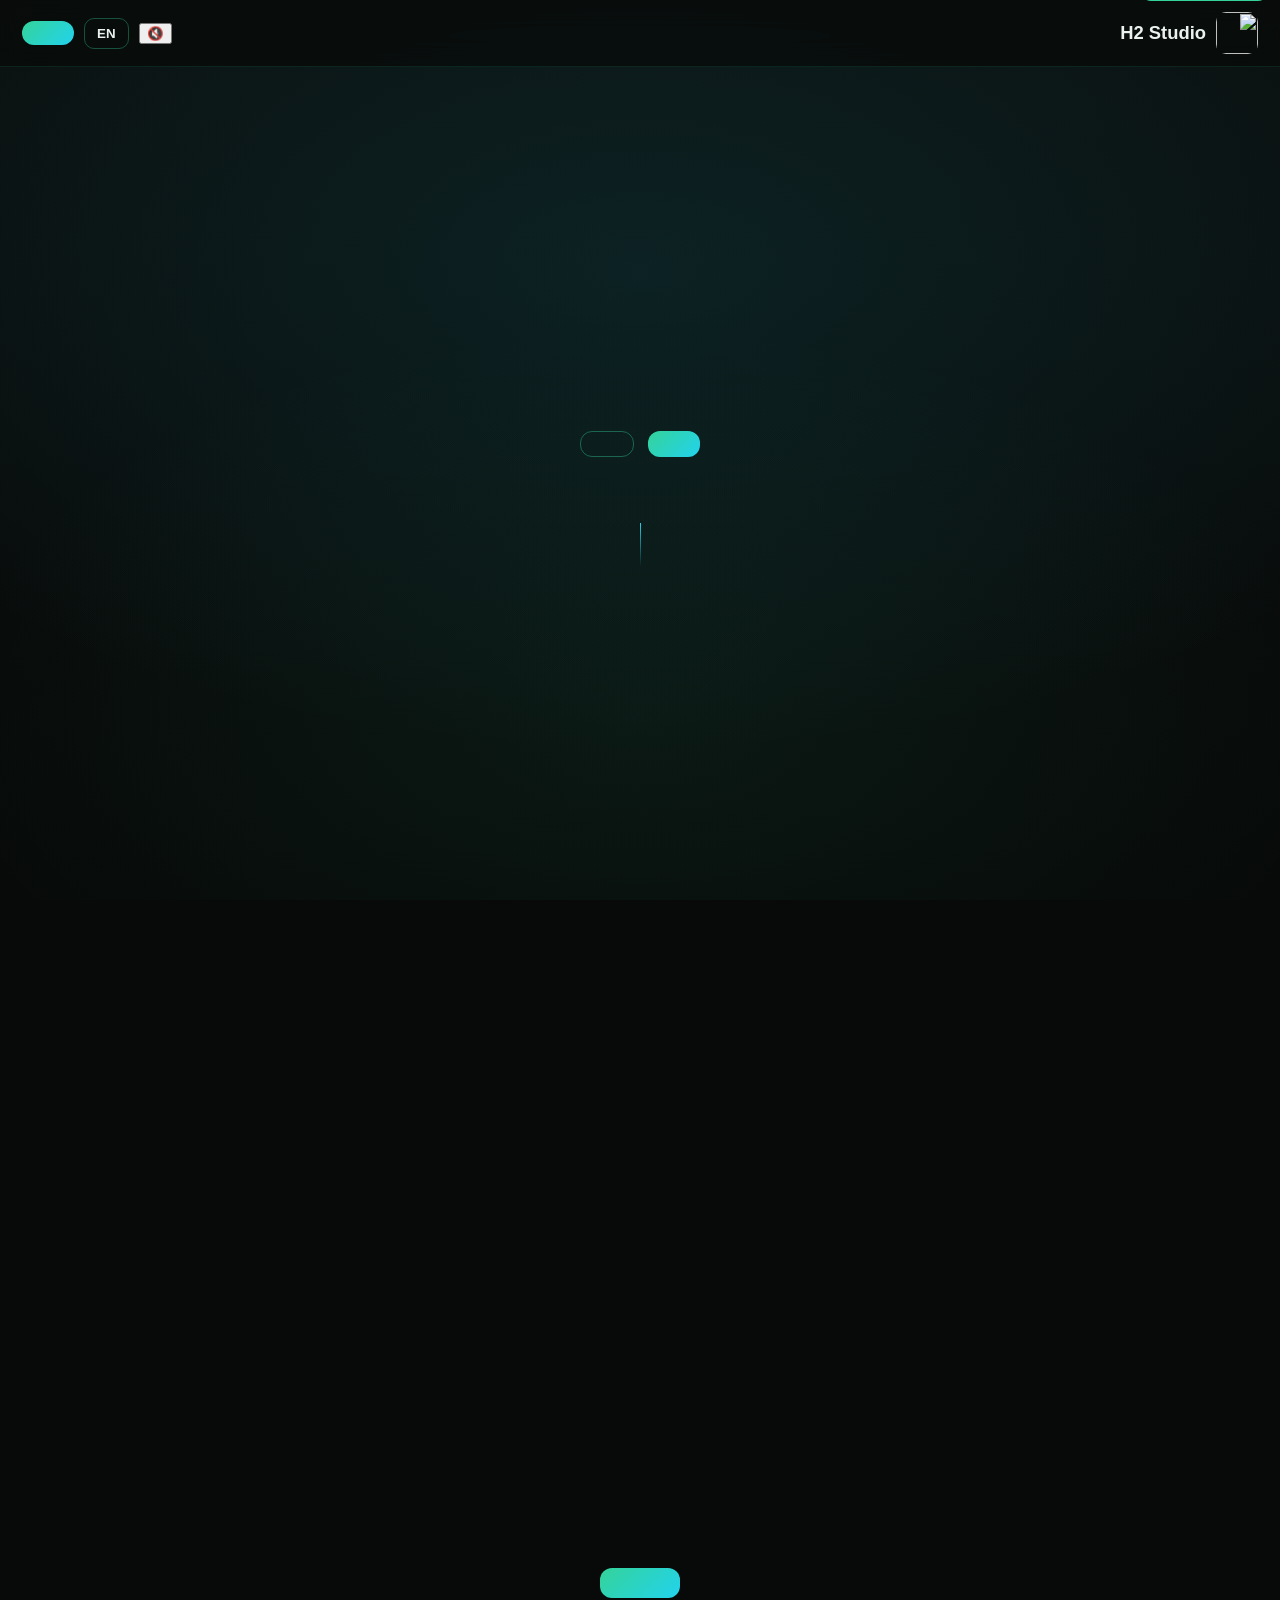
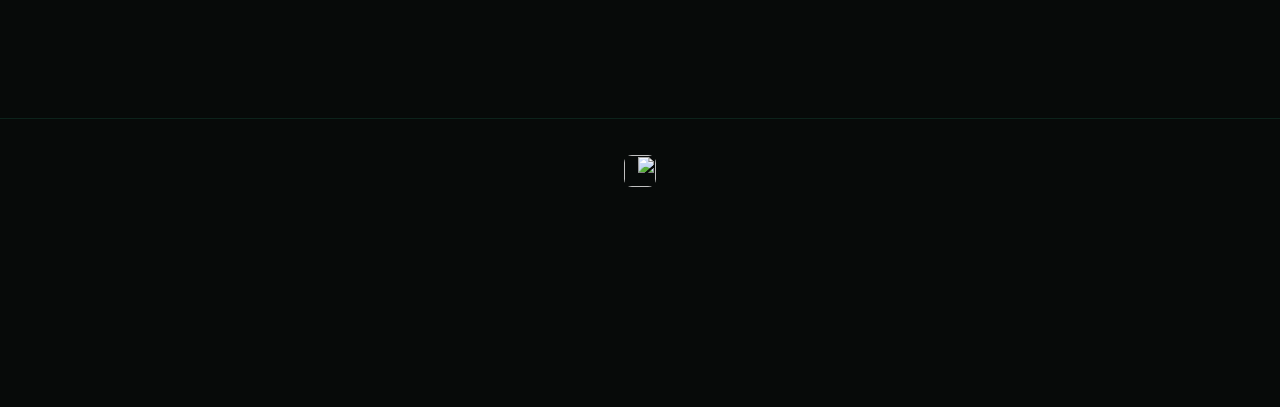
==== preview/index.html @ 458f471a "Add v2 preview under /preview/" ====
<!DOCTYPE html>
<html lang="fa" dir="rtl">
<head>
<meta charset="utf-8">
<meta name="viewport" content="width=device-width, initial-scale=1">
<title>H2 Studio</title>
<meta name="description" content="H2 Studio — ویدیوهای سینمایی با هوش مصنوعی، سایت‌های سه‌بعدی و اپلیکیشن">
<link rel="icon" href="assets/logo.svg" type="image/svg+xml">
<link rel="stylesheet" href="styles.css">
<link rel="stylesheet" href="assets/narengi.css">
</head>
<body>
<a class="skip" id="skipLink" href="#main">پرش به محتوا</a>

<header class="nav" id="nav">
  <a class="brand" href="#top" aria-label="H2 Studio">
    <img src="assets/logo.svg" alt="" width="42" height="42">
    <span class="brand-name" dir="ltr">H2 Studio</span>
  </a>
  <button class="hamburger" id="hamburger" aria-expanded="false" aria-label="منو"><span></span><span></span><span></span></button>
  <nav class="nav-links" id="navLinks"></nav>
  <div class="nav-actions">
    <button class="sound-toggle" id="soundToggle" aria-pressed="false" aria-label="روشن کردن صدای پس‌زمینه">🔇</button>
    <button class="lang-toggle" id="langToggle">EN</button>
    <button class="btn btn-primary" id="navCta" data-wizard-open></button>
  </div>
</header>

<main id="main">
  <section class="hero" id="top">
    <canvas id="hero3d" aria-hidden="true"></canvas>
    <div class="hero-inner">
      <h1 id="heroTitle"></h1>
      <p class="hero-sub" id="heroSubtitle"></p>
      <div class="hero-ctas">
        <button class="btn btn-primary" id="heroCtaPrimary" data-wizard-open></button>
        <a class="btn btn-ghost" id="heroCtaSecondary" href="#portfolio"></a>
      </div>
      <div class="scroll-hint" aria-hidden="true">
        <span id="scrollHintText"></span>
        <span class="scroll-line"></span>
      </div>
      <div class="interact-hint" id="interactHint" aria-hidden="true"></div>
    </div>
  </section>

  <section class="section" id="services">
    <h2 class="section-title" id="servicesTitle"></h2>
    <div class="services-grid" id="servicesGrid"></div>
  </section>

  <section class="section" id="portfolio">
    <h2 class="section-title" id="portfolioTitle"></h2>
    <p class="section-sub" id="portfolioSub"></p>
    <div class="portfolio-grid" id="portfolioGrid"></div>
  </section>

  <section class="section" id="process">
    <h2 class="section-title" id="processTitle"></h2>
    <ol class="process-steps" id="processSteps"></ol>
  </section>

  <section class="section" id="about">
    <h2 class="section-title" id="aboutTitle"></h2>
    <div class="about-body" id="aboutBody"></div>
  </section>

  <section class="section contact" id="contact">
    <h2 class="section-title" id="contactTitle"></h2>
    <p class="section-sub" id="contactBody"></p>
    <button class="btn btn-primary btn-lg" id="contactCta" data-wizard-open></button>
  </section>
</main>

<footer class="footer">
  <img src="assets/logo.svg" alt="" width="32" height="32">
  <p class="footer-tagline" id="footerTagline"></p>
  <p class="footer-rights" id="footerRights"></p>
</footer>

<div id="narengi" aria-label="نارنگی، راهنمای استودیو" role="img">
  <video id="narengi-video" muted playsinline loop autoplay preload="metadata" poster="assets/narengi/poster.jpg" aria-hidden="true">
    <source src="assets/narengi/working.mp4" type="video/mp4">
  </video>
  <div id="narengi-bubble" hidden></div>
</div>

<div class="wizard-overlay" id="wizard" hidden>
  <div class="wizard" role="dialog" aria-modal="true" aria-labelledby="wizardTitle">
    <div class="wizard-head">
      <div class="progress" aria-hidden="true"><div class="progress-fill" id="progressFill"></div></div>
      <span class="step-of" id="wizardStepOf"></span>
      <button class="wizard-close" id="wizardClose">×</button>
    </div>
    <div class="wizard-body" id="wizardBody"></div>
    <div class="wizard-foot" id="wizardFoot">
      <button class="btn btn-ghost" id="wizardBack"></button>
      <button class="btn btn-primary" id="wizardNext"></button>
    </div>
  </div>
</div>

<script src="assets/copy-data.js"></script>
<script src="app.js"></script>
<script src="assets/narengi.js"></script>
<script type="module">
  import { initHero3D } from './assets/hero-3d.js';
  initHero3D(document.getElementById('hero3d'));
</script>
</body>
</html>
---- preview/styles.css ----
/* H2 Studio v2 — cinematic dark theme. Zero external requests: system font stack only. */

:root {
  --bg: #070a09;
  --bg2: #0b0f0e;
  --surface: #101613;
  --surface2: #141b18;
  --text: #e9f2ee;
  --muted: #9db3a9;
  --emerald: #34d399;
  --cyan: #22d3ee;
  --grad: linear-gradient(135deg, #34d399, #22d3ee);
  --radius: 16px;
  --maxw: 1160px;
  --font: -apple-system, BlinkMacSystemFont, "Segoe UI", "Vazirmatn", Tahoma, Arial, sans-serif;
}

* { box-sizing: border-box; }
html { scroll-behavior: smooth; }
body {
  margin: 0;
  font-family: var(--font);
  background: var(--bg);
  color: var(--text);
  line-height: 1.8;
  overflow-x: hidden;
}
[dir="rtl"] body { letter-spacing: 0; }

.skip {
  position: absolute; inset-inline-start: 12px; top: -48px;
  background: var(--emerald); color: #06120d;
  padding: 10px 18px; border-radius: 10px; z-index: 200;
  text-decoration: none; font-weight: 700;
  transition: top .2s;
}
.skip:focus { top: 12px; }

/* ---------- nav ---------- */
.nav {
  position: fixed; inset-inline: 0; top: 0; z-index: 100;
  display: flex; align-items: center; gap: 18px;
  padding: 12px 22px;
  background: rgba(7, 10, 9, 0.72);
  backdrop-filter: blur(14px); -webkit-backdrop-filter: blur(14px);
  border-bottom: 1px solid rgba(52, 211, 153, 0.12);
}
.brand { display: flex; align-items: center; gap: 10px; text-decoration: none; }
.brand img { display: block; border-radius: 10px; }
.brand-name { color: var(--text); font-weight: 800; font-size: 1.15rem; }
.nav-links { display: flex; gap: 4px; margin-inline-start: auto; }
.nav-links a {
  color: var(--muted); text-decoration: none; padding: 8px 14px;
  border-radius: 10px; font-size: .95rem;
}
.nav-links a:hover, .nav-links a.active { color: var(--text); background: rgba(52, 211, 153, 0.1); }
.nav-actions { display: flex; align-items: center; gap: 10px; }
.lang-toggle {
  background: transparent; border: 1px solid rgba(52, 211, 153, 0.35);
  color: var(--text); border-radius: 10px; padding: 7px 12px;
  cursor: pointer; font-weight: 700; font-family: var(--font);
}
.lang-toggle:hover { background: rgba(52, 211, 153, 0.12); }
.hamburger { display: none; background: none; border: 0; cursor: pointer; padding: 10px; }
.hamburger span { display: block; width: 22px; height: 2px; background: var(--text); margin: 5px 0; border-radius: 2px; }

/* ---------- buttons ---------- */
.btn {
  font-family: var(--font); font-weight: 700; font-size: 1rem;
  border: 0; border-radius: 12px; padding: 12px 26px; cursor: pointer;
  text-decoration: none; display: inline-block; transition: transform .15s, box-shadow .15s;
}
.btn-primary { background: var(--grad); color: #06120d; }
.btn-primary:hover { transform: translateY(-2px); box-shadow: 0 10px 28px rgba(52, 211, 153, 0.35); }
.btn-ghost {
  background: transparent; color: var(--text);
  border: 1px solid rgba(52, 211, 153, 0.4);
}
.btn-ghost:hover { background: rgba(52, 211, 153, 0.1); }
.btn-lg { padding: 15px 40px; font-size: 1.1rem; }

/* ---------- hero ---------- */
.hero {
  position: relative;
  min-height: 100svh;
  overflow: hidden;
  display: flex; align-items: center; justify-content: center;
  text-align: center;
  background:
    radial-gradient(120% 90% at 50% 30%, rgba(34, 211, 238, 0.10), transparent 60%),
    radial-gradient(100% 80% at 50% 80%, rgba(52, 211, 153, 0.07), transparent 55%),
    linear-gradient(180deg, #0b0f0e 0%, #070a09 100%);
}
#hero3d {
  position: absolute; inset: 0;
  width: 100%; height: 100%;
  z-index: 0;
  pointer-events: none;
  display: block;
}
.hero-inner { position: relative; z-index: 1; max-width: 820px; padding: 90px 22px 110px; }
.hero-inner h1 {
  font-size: clamp(2.1rem, 6vw, 4rem);
  line-height: 1.4; margin: 0 0 16px;
  text-shadow: 0 4px 40px rgba(0, 0, 0, 0.7);
}
.hero-sub { color: var(--muted); font-size: clamp(1rem, 2.4vw, 1.25rem); max-width: 640px; margin: 0 auto 34px; }
.hero-ctas { display: flex; gap: 14px; justify-content: center; flex-wrap: wrap; }
.scroll-hint {
  position: absolute; bottom: 26px; inset-inline: 0;
  display: flex; flex-direction: column; align-items: center; gap: 8px;
  color: var(--muted); font-size: .85rem;
  pointer-events: none;
}
.scroll-line { width: 1px; height: 44px; background: linear-gradient(var(--cyan), transparent); animation: hint 2s ease-in-out infinite; }
@keyframes hint { 0%, 100% { transform: translateY(0); opacity: .6; } 50% { transform: translateY(8px); opacity: 1; } }

/* ---------- sections ---------- */
.section { max-width: var(--maxw); margin: 0 auto; padding: 96px 22px 20px; }
.section-title { font-size: clamp(1.6rem, 4vw, 2.4rem); margin: 0 0 8px; }
.section-sub { color: var(--muted); margin: 0 0 40px; font-size: 1.05rem; }

/* services */
.services-grid { display: grid; grid-template-columns: repeat(auto-fit, minmax(280px, 1fr)); gap: 18px; }
.service-card {
  background: var(--surface); border: 1px solid rgba(52, 211, 153, 0.12);
  border-radius: var(--radius); padding: 26px; transition: transform .2s, border-color .2s;
}
.service-card:hover { transform: translateY(-4px); border-color: rgba(52, 211, 153, 0.35); }
.service-num {
  width: 40px; height: 40px; border-radius: 12px; background: var(--grad);
  color: #06120d; font-weight: 800; display: flex; align-items: center; justify-content: center;
  margin-bottom: 14px;
}
.service-card h3 { margin: 0 0 8px; font-size: 1.2rem; }
.service-card p { margin: 0; color: var(--muted); font-size: .95rem; }
.app-flow { margin-top: 14px; border-top: 1px solid rgba(52, 211, 153, 0.12); padding-top: 12px; }
.app-flow summary { cursor: pointer; font-weight: 700; color: var(--emerald); }
.app-flow ol { margin: 10px 0 0; padding-inline-start: 20px; color: var(--muted); font-size: .9rem; }
.app-flow li { margin-bottom: 8px; }
.app-flow li b { color: var(--text); }

/* portfolio */
.portfolio-grid { display: grid; grid-template-columns: repeat(auto-fit, minmax(300px, 1fr)); gap: 20px; perspective: 1100px; }
.portfolio-card {
  background: var(--surface); border: 1px solid rgba(52, 211, 153, 0.12);
  border-radius: var(--radius); overflow: hidden;
  transform-style: preserve-3d; will-change: transform;
  transition: border-color .2s, box-shadow .25s;
  position: relative;
}
.portfolio-card:hover { border-color: rgba(34, 211, 238, 0.4); box-shadow: 0 18px 50px rgba(0, 0, 0, 0.5); }
.portfolio-media { position: relative; aspect-ratio: 16 / 9; background: #000; overflow: hidden; }
.portfolio-media video { width: 100%; height: 100%; object-fit: cover; display: block; }
.media-badge {
  position: absolute; bottom: 10px; inset-inline-start: 10px;
  background: rgba(7, 10, 9, 0.75); color: var(--muted);
  font-size: .75rem; padding: 4px 10px; border-radius: 8px; backdrop-filter: blur(6px);
}
.portfolio-cap { padding: 18px 20px 20px; }
.portfolio-cap .tag {
  display: inline-block; font-size: .75rem; color: var(--cyan);
  background: rgba(34, 211, 238, 0.1); border-radius: 8px; padding: 3px 10px; margin-bottom: 8px;
}
.portfolio-cap h3 { margin: 0 0 6px; font-size: 1.15rem; }
.portfolio-cap p { margin: 0 0 14px; color: var(--muted); font-size: .92rem; }
.live-link {
  display: inline-flex; align-items: center; gap: 6px;
  color: var(--emerald); text-decoration: none; font-weight: 700; font-size: .95rem;
  border: 1px solid rgba(52, 211, 153, 0.4); border-radius: 10px; padding: 8px 16px;
}
.live-link:hover { background: rgba(52, 211, 153, 0.12); }

/* process */
.process-steps { list-style: none; margin: 0; padding: 0; display: grid; grid-template-columns: repeat(auto-fit, minmax(220px, 1fr)); gap: 18px; counter-reset: step; }
.process-steps li {
  background: var(--surface); border: 1px solid rgba(52, 211, 153, 0.12);
  border-radius: var(--radius); padding: 24px; position: relative;
}
.step-num {
  font-size: 2.2rem; font-weight: 900; line-height: 1;
  background: var(--grad); -webkit-background-clip: text; background-clip: text; color: transparent;
  margin-bottom: 10px;
}
.process-steps h3 { margin: 0 0 6px; font-size: 1.1rem; }
.process-steps p { margin: 0; color: var(--muted); font-size: .92rem; }

/* about / contact / footer */
.about-body { max-width: 720px; color: var(--muted); font-size: 1.05rem; }
.about-body p { margin: 0 0 14px; }
.contact { text-align: center; padding-bottom: 120px; }
.contact .section-sub { max-width: 560px; margin-inline: auto; }
.footer {
  border-top: 1px solid rgba(52, 211, 153, 0.12);
  padding: 36px 22px 44px; text-align: center; color: var(--muted); font-size: .9rem;
}
.footer img { border-radius: 8px; margin-bottom: 10px; }
.footer-tagline { margin: 0 0 6px; color: var(--text); font-weight: 700; }
.footer-rights { margin: 0; }

/* ---------- wizard ---------- */
.wizard-overlay {
  position: fixed; inset: 0; z-index: 150;
  background: rgba(4, 6, 5, 0.8); backdrop-filter: blur(8px);
  display: flex; align-items: center; justify-content: center; padding: 18px;
}
.wizard-overlay[hidden] { display: none; }
.wizard {
  background: var(--bg2); border: 1px solid rgba(52, 211, 153, 0.25);
  border-radius: 20px; width: min(620px, 100%); max-height: 88vh;
  display: flex; flex-direction: column; overflow: hidden;
  box-shadow: 0 30px 80px rgba(0, 0, 0, 0.6);
}
.wizard-head { display: flex; align-items: center; gap: 12px; padding: 16px 20px 12px; }
.progress { flex: 1; height: 6px; background: rgba(52, 211, 153, 0.15); border-radius: 4px; overflow: hidden; }
.progress-fill { height: 100%; width: 0; background: var(--grad); transition: width .3s; }
.step-of { color: var(--muted); font-size: .85rem; white-space: nowrap; }
.wizard-close {
  background: none; border: 0; color: var(--muted); font-size: 1.6rem;
  cursor: pointer; line-height: 1; padding: 4px 10px;
}
.wizard-close:hover { color: var(--text); }
.wizard-body { padding: 6px 24px 10px; overflow-y: auto; }
.wizard-body h2 { margin: 6px 0 18px; font-size: 1.3rem; }
.wiz-cards { display: grid; grid-template-columns: 1fr 1fr; gap: 12px; }
.wiz-card {
  font-family: var(--font); background: var(--surface); color: var(--text);
  border: 1px solid rgba(52, 211, 153, 0.18); border-radius: 14px;
  padding: 18px 12px; font-size: 1rem; cursor: pointer; transition: border-color .15s, background .15s;
}
.wiz-card[aria-pressed="true"] { border-color: var(--emerald); background: rgba(52, 211, 153, 0.12); }
.field { margin-bottom: 20px; }
.q-label, .field label { display: block; font-weight: 700; margin-bottom: 10px; }
.opt-tag { color: var(--muted); font-weight: 400; font-size: .85rem; }
.chips { display: flex; flex-wrap: wrap; gap: 10px; }
.chip {
  font-family: var(--font); background: var(--surface); color: var(--text);
  border: 1px solid rgba(52, 211, 153, 0.25); border-radius: 999px;
  padding: 9px 18px; cursor: pointer; font-size: .95rem;
}
.chip[aria-pressed="true"] { background: var(--grad); color: #06120d; border-color: transparent; font-weight: 700; }
.group-label { font-weight: 700; margin: 18px 0 10px; color: var(--emerald); }
.field input[type="text"], .field textarea {
  width: 100%; font-family: var(--font); font-size: 1rem;
  background: var(--surface); color: var(--text);
  border: 1px solid rgba(52, 211, 153, 0.25); border-radius: 12px;
  padding: 12px 14px;
}
.field textarea { resize: vertical; }
.field-hint { color: var(--muted); font-size: .85rem; margin-top: 6px; }
.error-msg { color: #ff8a8a; font-size: .88rem; min-height: 1.4em; margin-top: 8px; }
.invalid input, .invalid textarea, .invalid.wiz-cards { border-color: #ff8a8a !important; }
.wizard-foot { display: flex; justify-content: space-between; gap: 12px; padding: 14px 24px 22px; }
.success { text-align: center; padding: 10px 0 16px; }
.success-icon { width: 72px; height: 72px; margin-bottom: 10px; }
.success h2 { margin: 6px 0 10px; }
.success p { color: var(--muted); margin: 0 0 22px; }
.btn-wa { background: #25d366; color: #06120d; margin-bottom: 14px; }
.btn-wa:hover { box-shadow: 0 10px 28px rgba(37, 211, 102, 0.35); transform: translateY(-2px); }
.copy-row { display: flex; align-items: center; justify-content: center; gap: 10px; margin-bottom: 14px; }
.copy-btn {
  background: transparent; border: 1px solid rgba(52, 211, 153, 0.4);
  color: var(--text); border-radius: 10px; padding: 8px 18px;
  font-family: var(--font); cursor: pointer; font-size: .95rem;
}
.copy-btn:hover { background: rgba(52, 211, 153, 0.1); }
.copy-ok { color: var(--emerald); font-size: .9rem; }
.restart-link {
  background: none; border: 0; color: var(--muted); cursor: pointer;
  font-family: var(--font); font-size: .9rem; text-decoration: underline;
}
.restart-link:hover { color: var(--text); }

/* ---------- responsive ---------- */
@media (max-width: 760px) {
  .nav-links {
    display: none; position: absolute; top: 100%; inset-inline: 0;
    background: rgba(7, 10, 9, 0.97); flex-direction: column; padding: 10px;
    border-bottom: 1px solid rgba(52, 211, 153, 0.15);
  }
  .nav-links.open { display: flex; }
  .hamburger { display: block; margin-inline-start: auto; }
  .nav-actions .btn { padding: 8px 12px; font-size: .8rem; line-height: 1.5; max-width: 120px; }
  .wiz-cards { grid-template-columns: 1fr; }
  .section { padding-top: 72px; }
}
@media (prefers-reduced-motion: reduce) {
  html { scroll-behavior: auto; }
  .scroll-line { animation: none; }
  .btn-primary:hover, .service-card:hover { transform: none; }
}

/* ============ 3D scroll entrance (generic, v2 steer) ============ */
.section, .portfolio-grid, .services-grid { perspective: 1100px; }
@media (prefers-reduced-motion: no-preference) {
  .reveal-3d {
    opacity: 0;
    transform: translateY(56px) rotateX(16deg) scale(0.96);
    transform-origin: center top;
    will-change: opacity, transform;
  }
  .reveal-3d.in {
    opacity: 1;
    transform: translateY(0) rotateX(0deg) scale(1);
    transition: opacity 0.8s ease, transform 0.8s cubic-bezier(0.16, 0.8, 0.24, 1);
  }
  .reveal-3d.settled { transition: none; will-change: auto; }
}

/* interact hint under the scroll cue */
.interact-hint {
  margin-top: 10px;
  font-size: 0.8rem;
  color: var(--muted);
  opacity: 0.85;
  transition: opacity 0.6s ease;
  min-height: 1.2em;
}
.interact-hint.gone { opacity: 0; }

/* mouse-tracked glare → real depth on cards */
.portfolio-card .portfolio-media::after {
  content: "";
  position: absolute; inset: 0;
  pointer-events: none;
  opacity: 0;
  transition: opacity 0.35s ease;
  background: radial-gradient(420px circle at var(--mx, 50%) var(--my, 50%),
    rgba(255, 255, 255, 0.16), transparent 62%);
}
.service-card { position: relative; overflow: hidden; }
.service-card::after {
  content: "";
  position: absolute; inset: 0;
  pointer-events: none;
  opacity: 0;
  transition: opacity 0.35s ease;
  background: radial-gradient(360px circle at var(--mx, 50%) var(--my, 50%),
    rgba(52, 211, 153, 0.14), transparent 62%);
}
.portfolio-card:hover .portfolio-media::after,
.service-card:hover::after { opacity: 1; }
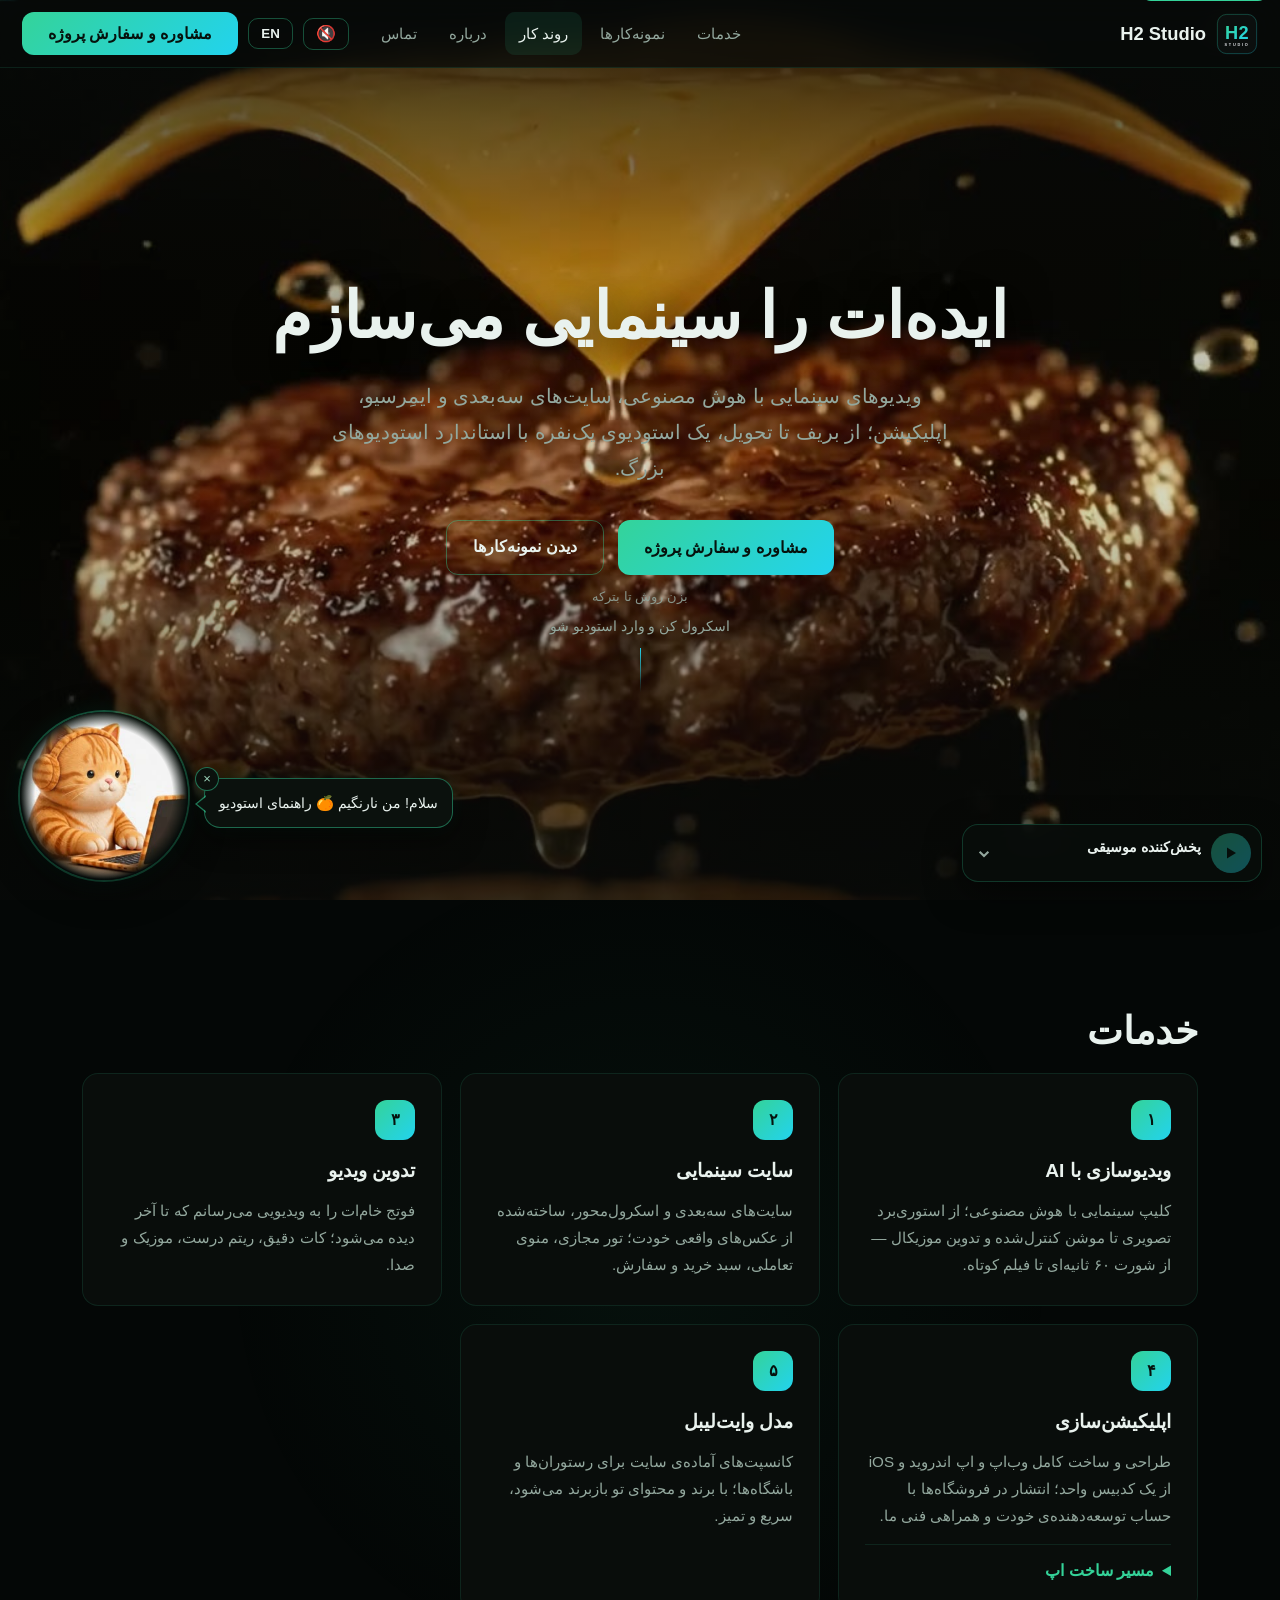
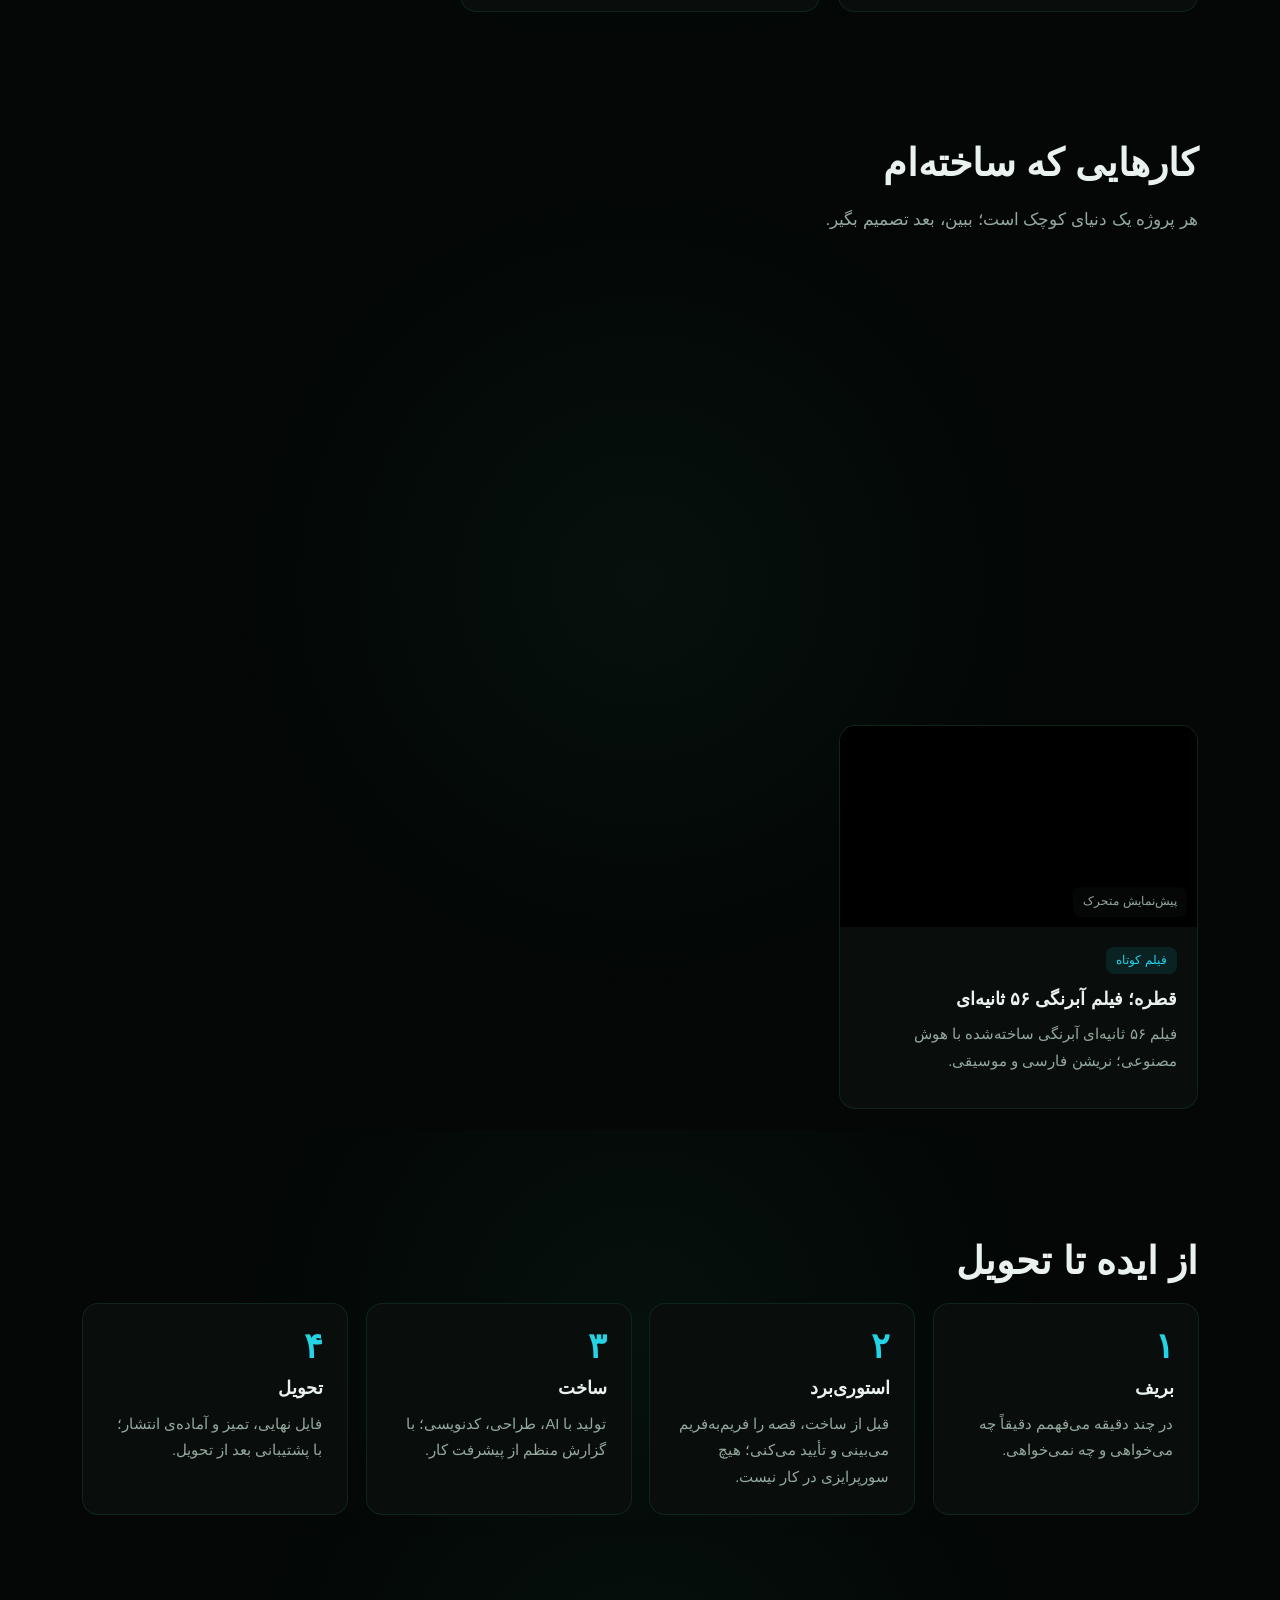
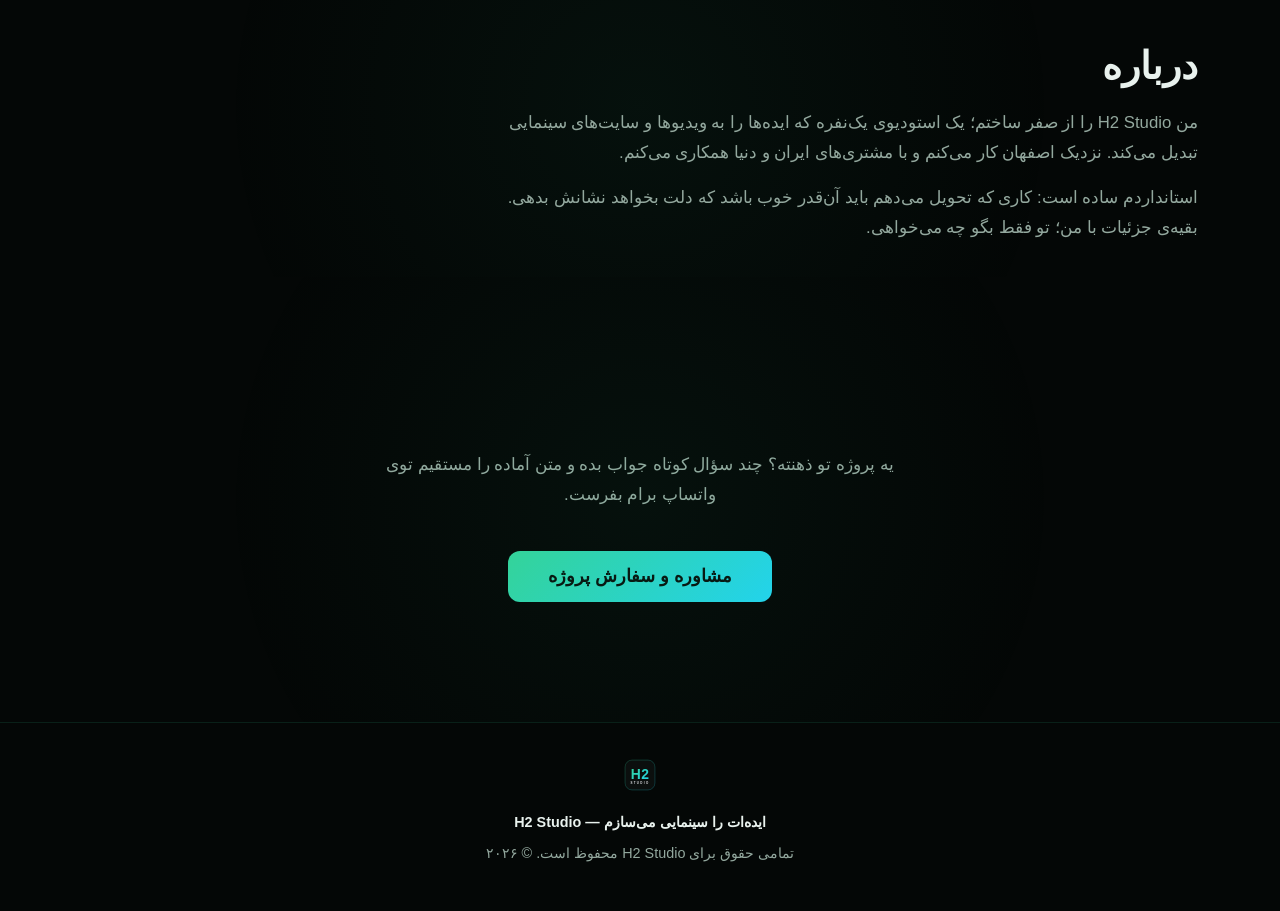
==== commit d9bfa62a: "Update v2 preview: video hero, agent mascot, dark theme" ====
--- a/preview/index.html
+++ b/preview/index.html
@@ -10,6 +10,7 @@
 <link rel="stylesheet" href="assets/narengi.css">
 </head>
 <body>
+<div class="aurora" aria-hidden="true"><span class="blob b1"></span><span class="blob b2"></span><span class="blob b3"></span></div>
 <a class="skip" id="skipLink" href="#main">پرش به محتوا</a>
 
 <header class="nav" id="nav">
@@ -28,7 +29,11 @@
 
 <main id="main">
   <section class="hero" id="top">
-    <canvas id="hero3d" aria-hidden="true"></canvas>
+    <video id="heroVideo" class="hero-video" autoplay muted loop playsinline preload="auto" poster="assets/hero-poster.jpg" aria-hidden="true">
+      <source src="assets/hero.mp4" type="video/mp4">
+    </video>
+    <div class="hero-shade" aria-hidden="true"></div>
+    <canvas id="heroFx" aria-hidden="true"></canvas>
     <div class="hero-inner">
       <h1 id="heroTitle"></h1>
       <p class="hero-sub" id="heroSubtitle"></p>
@@ -103,9 +108,7 @@
 <script src="assets/copy-data.js"></script>
 <script src="app.js"></script>
 <script src="assets/narengi.js"></script>
-<script type="module">
-  import { initHero3D } from './assets/hero-3d.js';
-  initHero3D(document.getElementById('hero3d'));
-</script>
+<script src="assets/hero-particles.js"></script>
+<script src="assets/music-player.js"></script>
 </body>
 </html>
--- a/preview/styles.css
+++ b/preview/styles.css
@@ -1,12 +1,12 @@
 /* H2 Studio v2 — cinematic dark theme. Zero external requests: system font stack only. */
 
 :root {
-  --bg: #070a09;
-  --bg2: #0b0f0e;
-  --surface: #101613;
-  --surface2: #141b18;
+  --bg: #040706;
+  --bg2: #070a09;
+  --surface: #090d0b;
+  --surface2: #0c110e;
   --text: #e9f2ee;
-  --muted: #9db3a9;
+  --muted: #93a89e;
   --emerald: #34d399;
   --cyan: #22d3ee;
   --grad: linear-gradient(135deg, #34d399, #22d3ee);
@@ -17,6 +17,58 @@
 
 * { box-sizing: border-box; }
 html { scroll-behavior: smooth; }
+
+/* ============ Gemini-style animated aurora (site-wide, behind everything) ============
+   Near-black base + slowly drifting blurred emerald/cyan glows (ambient LED feel).
+   GPU-only animation: transform + opacity on 3 pre-blurred blobs. z-index:-1 keeps
+   it behind all content but above the canvas background. prefers-reduced-motion
+   → static gradient, no animation. */
+.aurora {
+  position: fixed; inset: 0;
+  z-index: -1;
+  overflow: hidden;
+  pointer-events: none;
+  background: #040706;
+}
+.aurora .blob {
+  position: absolute;
+  width: 62vmax; height: 62vmax;
+  border-radius: 50%;
+  filter: blur(110px);
+  -webkit-filter: blur(110px);
+  will-change: transform;
+}
+.aurora .b1 {
+  top: -22vmax; inset-inline-start: -16vmax;
+  background: radial-gradient(circle, rgba(52, 211, 153, 0.34), transparent 68%);
+  animation: aurora-drift-1 52s ease-in-out infinite alternate;
+}
+.aurora .b2 {
+  bottom: -26vmax; inset-inline-end: -18vmax;
+  background: radial-gradient(circle, rgba(34, 211, 238, 0.30), transparent 68%);
+  animation: aurora-drift-2 64s ease-in-out infinite alternate;
+}
+.aurora .b3 {
+  top: 30%; inset-inline-start: 30%;
+  width: 44vmax; height: 44vmax;
+  background: radial-gradient(circle, rgba(16, 122, 106, 0.34), transparent 68%);
+  animation: aurora-drift-3 74s ease-in-out infinite alternate;
+}
+@keyframes aurora-drift-1 {
+  from { transform: translate(0, 0) scale(1); }
+  to   { transform: translate(16vmax, 11vmax) scale(1.18); }
+}
+@keyframes aurora-drift-2 {
+  from { transform: translate(0, 0) scale(1.1); }
+  to   { transform: translate(-14vmax, -10vmax) scale(0.94); }
+}
+@keyframes aurora-drift-3 {
+  from { transform: translate(0, 0) scale(1); opacity: 0.8; }
+  to   { transform: translate(-9vmax, 8vmax) scale(1.22); opacity: 1; }
+}
+@media (prefers-reduced-motion: reduce) {
+  .aurora .blob { animation: none; }
+}
 body {
   margin: 0;
   font-family: var(--font);
@@ -87,18 +139,46 @@
   display: flex; align-items: center; justify-content: center;
   text-align: center;
   background:
-    radial-gradient(120% 90% at 50% 30%, rgba(34, 211, 238, 0.10), transparent 60%),
-    radial-gradient(100% 80% at 50% 80%, rgba(52, 211, 153, 0.07), transparent 55%),
-    linear-gradient(180deg, #0b0f0e 0%, #070a09 100%);
-}
-#hero3d {
+    radial-gradient(120% 90% at 50% 30%, rgba(34, 211, 238, 0.07), transparent 60%),
+    radial-gradient(100% 80% at 50% 80%, rgba(52, 211, 153, 0.05), transparent 55%),
+    linear-gradient(180deg, #070a09 0%, #040706 100%);
+}
+#heroVideo {
   position: absolute; inset: 0;
   width: 100%; height: 100%;
+  object-fit: cover;
   z-index: 0;
   pointer-events: none;
   display: block;
 }
-.hero-inner { position: relative; z-index: 1; max-width: 820px; padding: 90px 22px 110px; }
+.hero-shade {
+  position: absolute; inset: 0;
+  z-index: 1;
+  pointer-events: none;
+  background: linear-gradient(180deg,
+    rgba(7, 10, 9, 0.86) 0%,
+    rgba(7, 10, 9, 0.30) 30%,
+    rgba(7, 10, 9, 0.16) 55%,
+    rgba(7, 10, 9, 0.80) 100%);
+}
+#heroFx {
+  position: absolute; inset: 0;
+  width: 100%; height: 100%;
+  z-index: 2;
+  pointer-events: none;
+  display: block;
+}
+@media (prefers-reduced-motion: reduce) {
+  /* static poster frame instead of video + particles */
+  #heroVideo, #heroFx { display: none; }
+  .hero {
+    background:
+      linear-gradient(180deg, rgba(7, 10, 9, 0.55) 0%, rgba(7, 10, 9, 0.25) 50%, rgba(7, 10, 9, 0.65) 100%),
+      url("assets/hero-poster.jpg") center 30% / cover no-repeat,
+      linear-gradient(180deg, #070a09 0%, #040706 100%);
+  }
+}
+.hero-inner { position: relative; z-index: 3; max-width: 820px; padding: 90px 22px 110px; }
 .hero-inner h1 {
   font-size: clamp(2.1rem, 6vw, 4rem);
   line-height: 1.4; margin: 0 0 16px;
@@ -340,3 +420,113 @@
 }
 .portfolio-card:hover .portfolio-media::after,
 .service-card:hover::after { opacity: 1; }
+
+/* ============ music player (mini, fixed bottom-right) ============ */
+.music-player {
+  position: fixed;
+  bottom: 18px; right: 18px;
+  z-index: 120;
+  width: min(300px, calc(100vw - 36px));
+  font-family: var(--font);
+}
+.mp-bar {
+  display: flex; align-items: center; gap: 10px;
+  background: rgba(9, 13, 11, 0.88);
+  border: 1px solid rgba(52, 211, 153, 0.22);
+  border-radius: 16px;
+  padding: 8px 10px;
+  backdrop-filter: blur(12px); -webkit-backdrop-filter: blur(12px);
+  box-shadow: 0 12px 34px rgba(0, 0, 0, 0.5);
+}
+.mp-play {
+  flex: 0 0 auto;
+  width: 40px; height: 40px;
+  border-radius: 50%; border: 0; cursor: pointer;
+  background: var(--grad);
+  display: flex; align-items: center; justify-content: center;
+  padding: 0;
+}
+.mp-play svg { width: 16px; height: 16px; fill: #06120d; }
+.mp-play[disabled] { opacity: 0.35; cursor: default; }
+.mp-play:not([disabled]):hover { transform: scale(1.06); }
+.mp-meta {
+  flex: 1 1 auto; min-width: 0;
+  background: none; border: 0; padding: 2px 0;
+  cursor: pointer; text-align: start;
+  font-family: var(--font); color: var(--text);
+}
+.mp-title {
+  display: block;
+  font-size: 0.9rem; font-weight: 700;
+  white-space: nowrap; overflow: hidden; text-overflow: ellipsis;
+}
+.mp-sub {
+  display: block;
+  font-size: 0.72rem; color: var(--muted);
+  white-space: nowrap; overflow: hidden; text-overflow: ellipsis;
+  min-height: 1em;
+}
+.mp-chev {
+  flex: 0 0 auto;
+  background: none; border: 0; cursor: pointer;
+  color: var(--muted); padding: 8px 4px;
+  font-family: var(--font);
+}
+.mp-chev svg { width: 14px; height: 14px; stroke: currentColor; fill: none; stroke-width: 2.4; display: block; transition: transform 0.25s; }
+.mp-chev[aria-expanded="true"] svg { transform: rotate(180deg); }
+.mp-chev:hover { color: var(--text); }
+.mp-list {
+  margin-top: 8px;
+  background: rgba(9, 13, 11, 0.94);
+  border: 1px solid rgba(52, 211, 153, 0.22);
+  border-radius: 16px;
+  padding: 10px 6px 6px;
+  backdrop-filter: blur(12px); -webkit-backdrop-filter: blur(12px);
+  box-shadow: 0 12px 34px rgba(0, 0, 0, 0.5);
+  max-height: 260px; overflow-y: auto;
+}
+.mp-list[hidden] { display: none; }
+.mp-list-head {
+  font-size: 0.78rem; font-weight: 700; color: var(--muted);
+  padding: 2px 12px 8px;
+}
+.mp-tracks { list-style: none; margin: 0; padding: 0; }
+.mp-track {
+  display: flex; align-items: center; gap: 10px; width: 100%;
+  background: none; border: 0; cursor: pointer;
+  font-family: var(--font); color: var(--text); text-align: start;
+  padding: 9px 12px; border-radius: 10px; font-size: 0.88rem;
+}
+.mp-track:hover { background: rgba(52, 211, 153, 0.08); }
+.mp-track[aria-current="true"] { background: rgba(52, 211, 153, 0.12); }
+.mp-track .t-idx {
+  flex: 0 0 auto; width: 22px; height: 22px; border-radius: 7px;
+  background: rgba(52, 211, 153, 0.14); color: var(--emerald);
+  font-size: 0.72rem; font-weight: 800;
+  display: flex; align-items: center; justify-content: center;
+}
+.mp-track .t-name { flex: 1 1 auto; min-width: 0; white-space: nowrap; overflow: hidden; text-overflow: ellipsis; }
+.mp-track .t-eq { flex: 0 0 auto; display: none; align-items: flex-end; gap: 2px; height: 14px; }
+.mp-track[aria-current="true"] .t-eq { display: flex; }
+.mp-track .t-eq i { width: 3px; background: var(--emerald); border-radius: 2px; animation: mp-eq 0.9s ease-in-out infinite; }
+.mp-track .t-eq i:nth-child(2) { animation-delay: 0.25s; }
+.mp-track .t-eq i:nth-child(3) { animation-delay: 0.5s; }
+.mp-track.paused-eq .t-eq i { animation-play-state: paused; height: 4px !important; }
+@keyframes mp-eq { 0%, 100% { height: 5px; } 50% { height: 14px; } }
+.mp-empty {
+  padding: 14px 12px 12px; text-align: center;
+  color: var(--muted); font-size: 0.88rem;
+}
+.mp-note {
+  padding: 8px 12px 10px; text-align: center;
+  color: var(--cyan); font-size: 0.78rem;
+  display: none;
+}
+.mp-note.show { display: block; }
+.mp-widget { position: absolute; width: 1px; height: 1px; overflow: hidden; opacity: 0; pointer-events: none; }
+@media (prefers-reduced-motion: reduce) {
+  .mp-track .t-eq i { animation: none; height: 6px; }
+}
+@media (max-width: 760px) {
+  .music-player { bottom: 14px; right: 12px; }
+}
--- a/preview/assets/narengi.css
+++ b/preview/assets/narengi.css
@@ -0,0 +1,176 @@
+/* نارنگی (Tangerine) — chubby orange cat mascot + ambient sound toggle.
+   ALL mascot styles live here; styles.css is untouched.
+
+   DARK THEME: near-black glassy orb badge, single restrained emerald accent.
+   The clips' white backdrop is intentionally feathered into the dark disc —
+   ffmpeg colorkey was tried and ABANDONED (it ate the cat's white muzzle
+   and ballooned the files 8×), so the badge is a deliberate dark orb instead. */
+
+/* ============ mascot: dark glassy orb badge ============ */
+#narengi {
+  position: fixed;
+  left: 20px;
+  bottom: 20px;
+  width: 168px;
+  height: 168px;
+  z-index: 90;
+  cursor: pointer;
+  border-radius: 50%;
+  /* intentional dark disc: the white frame edges feather into this */
+  background: radial-gradient(circle at 50% 36%, #16241b 0%, #0a120d 48%, #05080a 100%);
+  box-shadow:
+    0 10px 34px rgba(0, 0, 0, 0.62),
+    0 0 0 2px rgba(52, 211, 153, 0.38),
+    0 0 26px rgba(52, 211, 153, 0.10);
+  overflow: hidden;
+  /* NOTE: the happy-wiggle animation runs on #narengi itself; the fixed-position
+     speech bubble child needs this wrapper to keep a stable box. */
+}
+#narengi::after {
+  /* glass sheen */
+  content: "";
+  position: absolute;
+  inset: 0;
+  border-radius: 50%;
+  background: radial-gradient(circle at 32% 24%, rgba(255, 255, 255, 0.10), transparent 44%);
+  pointer-events: none;
+}
+#narengi video,
+#narengi img {
+  display: block;
+  width: 100%;
+  height: 100%;
+  object-fit: cover;
+  border-radius: 50%;
+  /* feather the white backdrop edges into the dark disc */
+  -webkit-mask-image: radial-gradient(circle, #000 58%, transparent 70%);
+  mask-image: radial-gradient(circle, #000 58%, transparent 70%);
+  background: transparent;
+}
+@media (max-width: 640px) {
+  #narengi { width: 118px; height: 118px; left: 12px; bottom: 12px; }
+}
+
+/* happy wiggle when hovering any CTA button on the page */
+#narengi.happy { animation: narengi-wiggle 0.6s ease-in-out; }
+@keyframes narengi-wiggle {
+  0%, 100% { transform: rotate(0deg); }
+  25%      { transform: rotate(-5deg); }
+  50%      { transform: rotate(4deg); }
+  75%      { transform: rotate(-2deg); }
+}
+
+/* ============ speech bubble (dark) ============ */
+#narengi-bubble {
+  position: fixed;
+  left: 204px;
+  bottom: 72px;
+  max-width: min(300px, calc(100vw - 240px));
+  z-index: 91;
+  background: #0b110d;
+  color: #e9f2ee;
+  border: 1px solid rgba(52, 211, 153, 0.45);
+  border-radius: 16px;
+  padding: 12px 14px;
+  font-family: var(--font, inherit);
+  font-size: 0.9rem;
+  line-height: 1.7;
+  box-shadow: 0 10px 30px rgba(0, 0, 0, 0.6), 0 0 20px rgba(52, 211, 153, 0.08);
+  pointer-events: none;
+  animation: narengi-pop 0.35s ease-out;
+}
+#narengi-bubble[hidden] { display: none; }
+/* bordered tail: emerald outline + dark fill */
+#narengi-bubble::before {
+  content: "";
+  position: absolute;
+  left: -10px;
+  bottom: 14px;
+  border-width: 9px 11px 9px 0;
+  border-style: solid;
+  border-color: transparent rgba(52, 211, 153, 0.55) transparent transparent;
+}
+#narengi-bubble::after {
+  content: "";
+  position: absolute;
+  left: -8px;
+  bottom: 15px;
+  border-width: 8px 10px 8px 0;
+  border-style: solid;
+  border-color: transparent #0b110d transparent transparent;
+}
+#narengi-bubble .narengi-close {
+  pointer-events: auto;
+  position: absolute;
+  top: -12px;
+  inset-inline-end: -10px;
+  width: 24px;
+  height: 24px;
+  border-radius: 50%;
+  border: 1px solid rgba(52, 211, 153, 0.5);
+  background: #0b110d;
+  color: #9fd8bd;
+  font-size: 13px;
+  line-height: 1;
+  cursor: pointer;
+  padding: 0;
+}
+@keyframes narengi-pop {
+  from { transform: scale(0.85) translateY(6px); opacity: 0; }
+  to   { transform: scale(1) translateY(0);     opacity: 1; }
+}
+
+/* ============ quick-action chips ============ */
+.narengi-chips {
+  display: flex;
+  flex-wrap: wrap;
+  gap: 8px;
+  margin-top: 10px;
+  pointer-events: auto;
+}
+.narengi-chip {
+  font-family: var(--font, inherit);
+  font-size: 0.85rem;
+  line-height: 1.6;
+  color: #e9f2ee;
+  background: rgba(52, 211, 153, 0.10);
+  border: 1px solid rgba(52, 211, 153, 0.45);
+  border-radius: 999px;
+  padding: 6px 14px;
+  cursor: pointer;
+  transition: background 0.18s ease;
+}
+.narengi-chip:hover,
+.narengi-chip:focus-visible {
+  background: rgba(52, 211, 153, 0.24);
+  outline: none;
+}
+.narengi-talk-text { display: block; }
+
+@media (max-width: 640px) {
+  #narengi-bubble { left: 142px; bottom: 30px; max-width: min(300px, calc(100vw - 170px)); }
+}
+
+/* ============ ambient sound toggle ============ */
+.sound-toggle {
+  background: transparent;
+  border: 1px solid rgba(52, 211, 153, 0.35);
+  color: var(--text);
+  border-radius: 10px;
+  padding: 7px 12px;
+  cursor: pointer;
+  font-family: var(--font);
+  font-size: 1rem;
+  line-height: 1;
+}
+.sound-toggle:hover { background: rgba(52, 211, 153, 0.12); }
+.sound-toggle[aria-pressed="true"] {
+  background: rgba(52, 211, 153, 0.18);
+  border-color: rgba(52, 211, 153, 0.7);
+}
+
+/* ============ reduced motion ============ */
+@media (prefers-reduced-motion: reduce) {
+  #narengi.happy { animation: none; }
+  #narengi-bubble { animation: none; }
+}
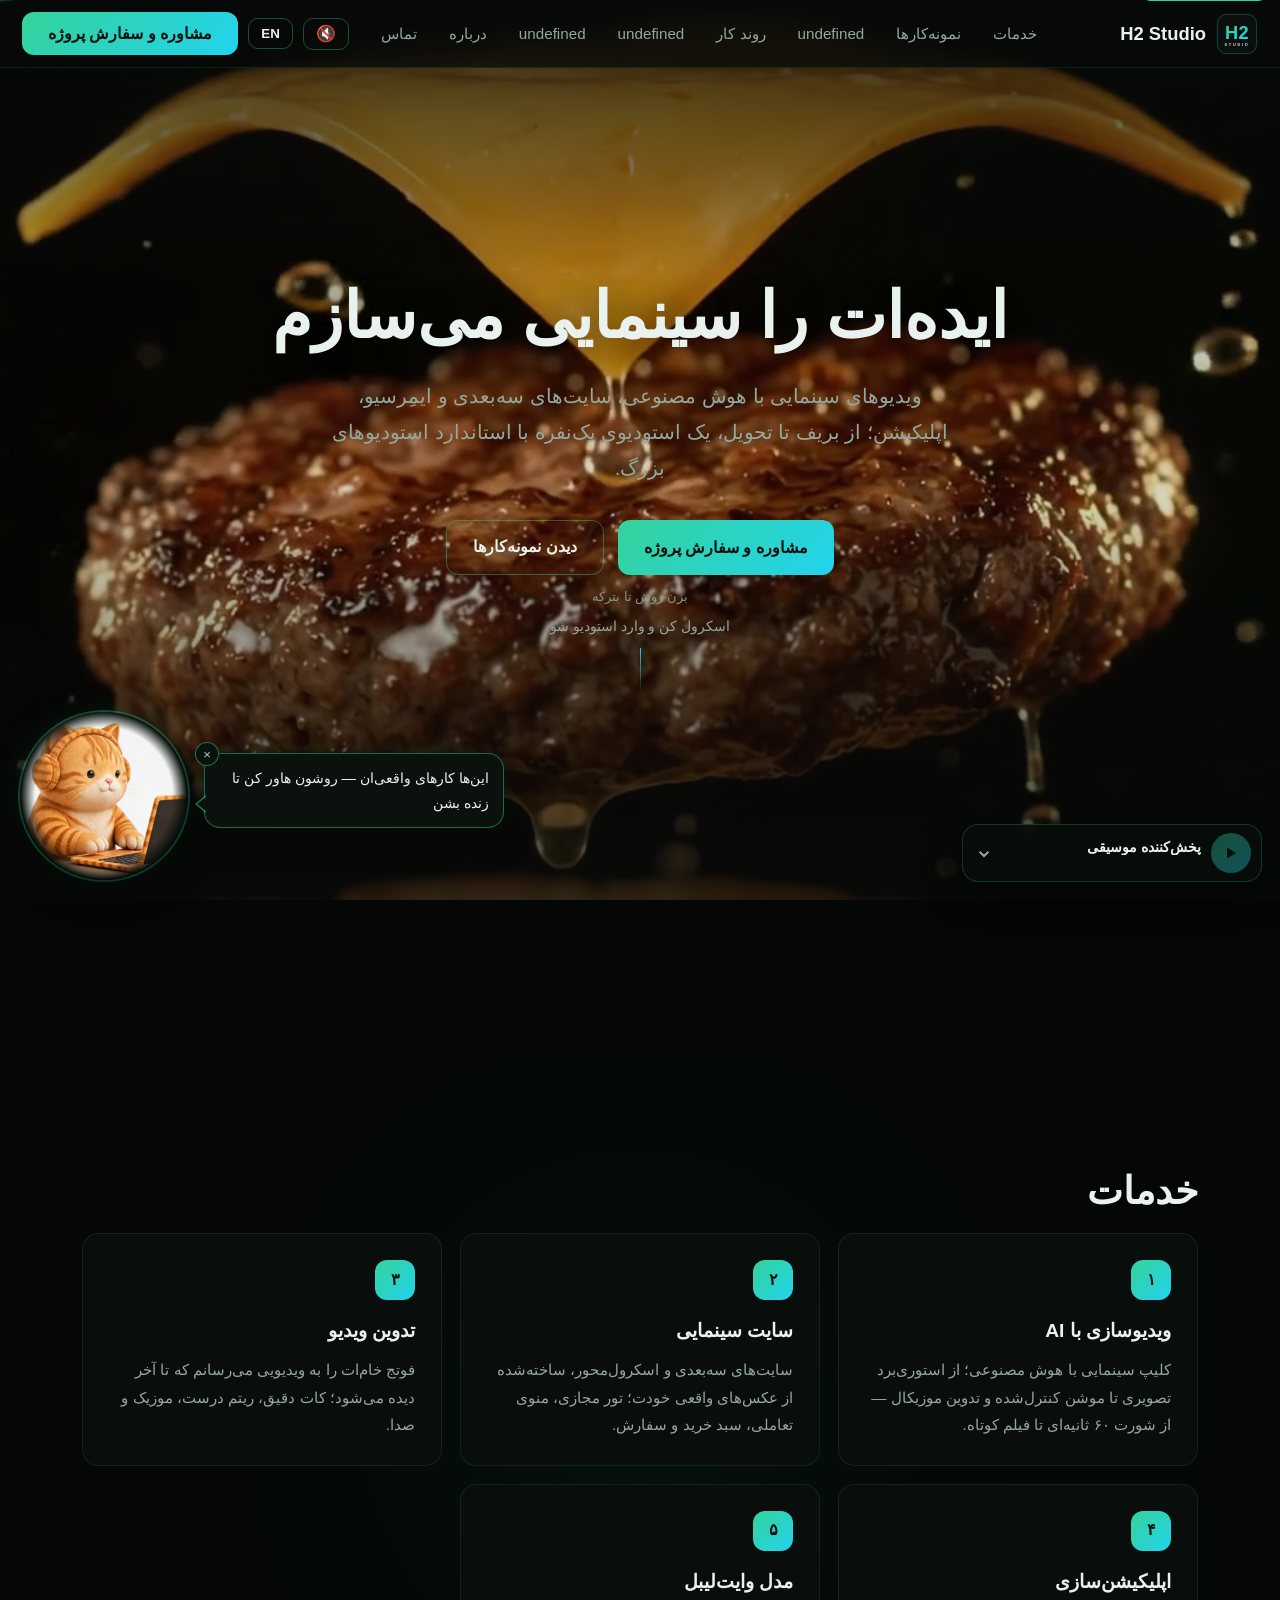
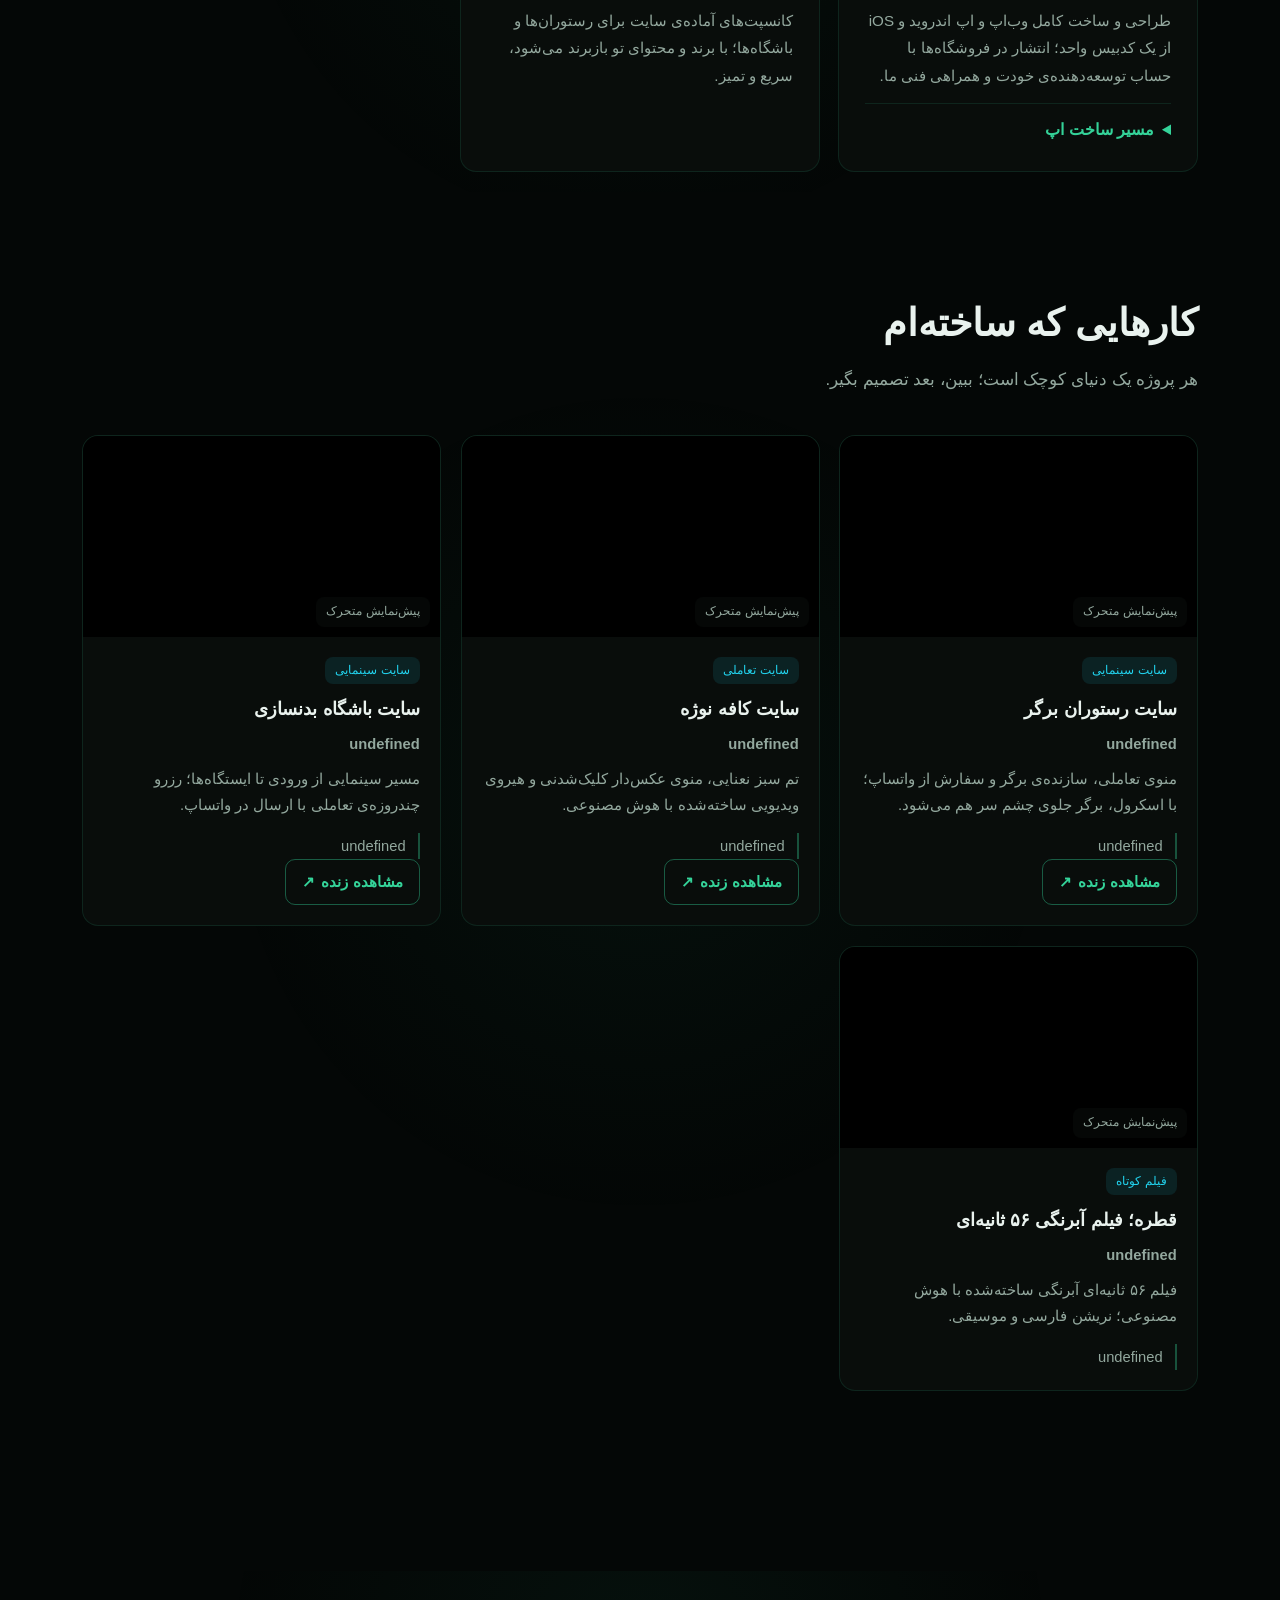
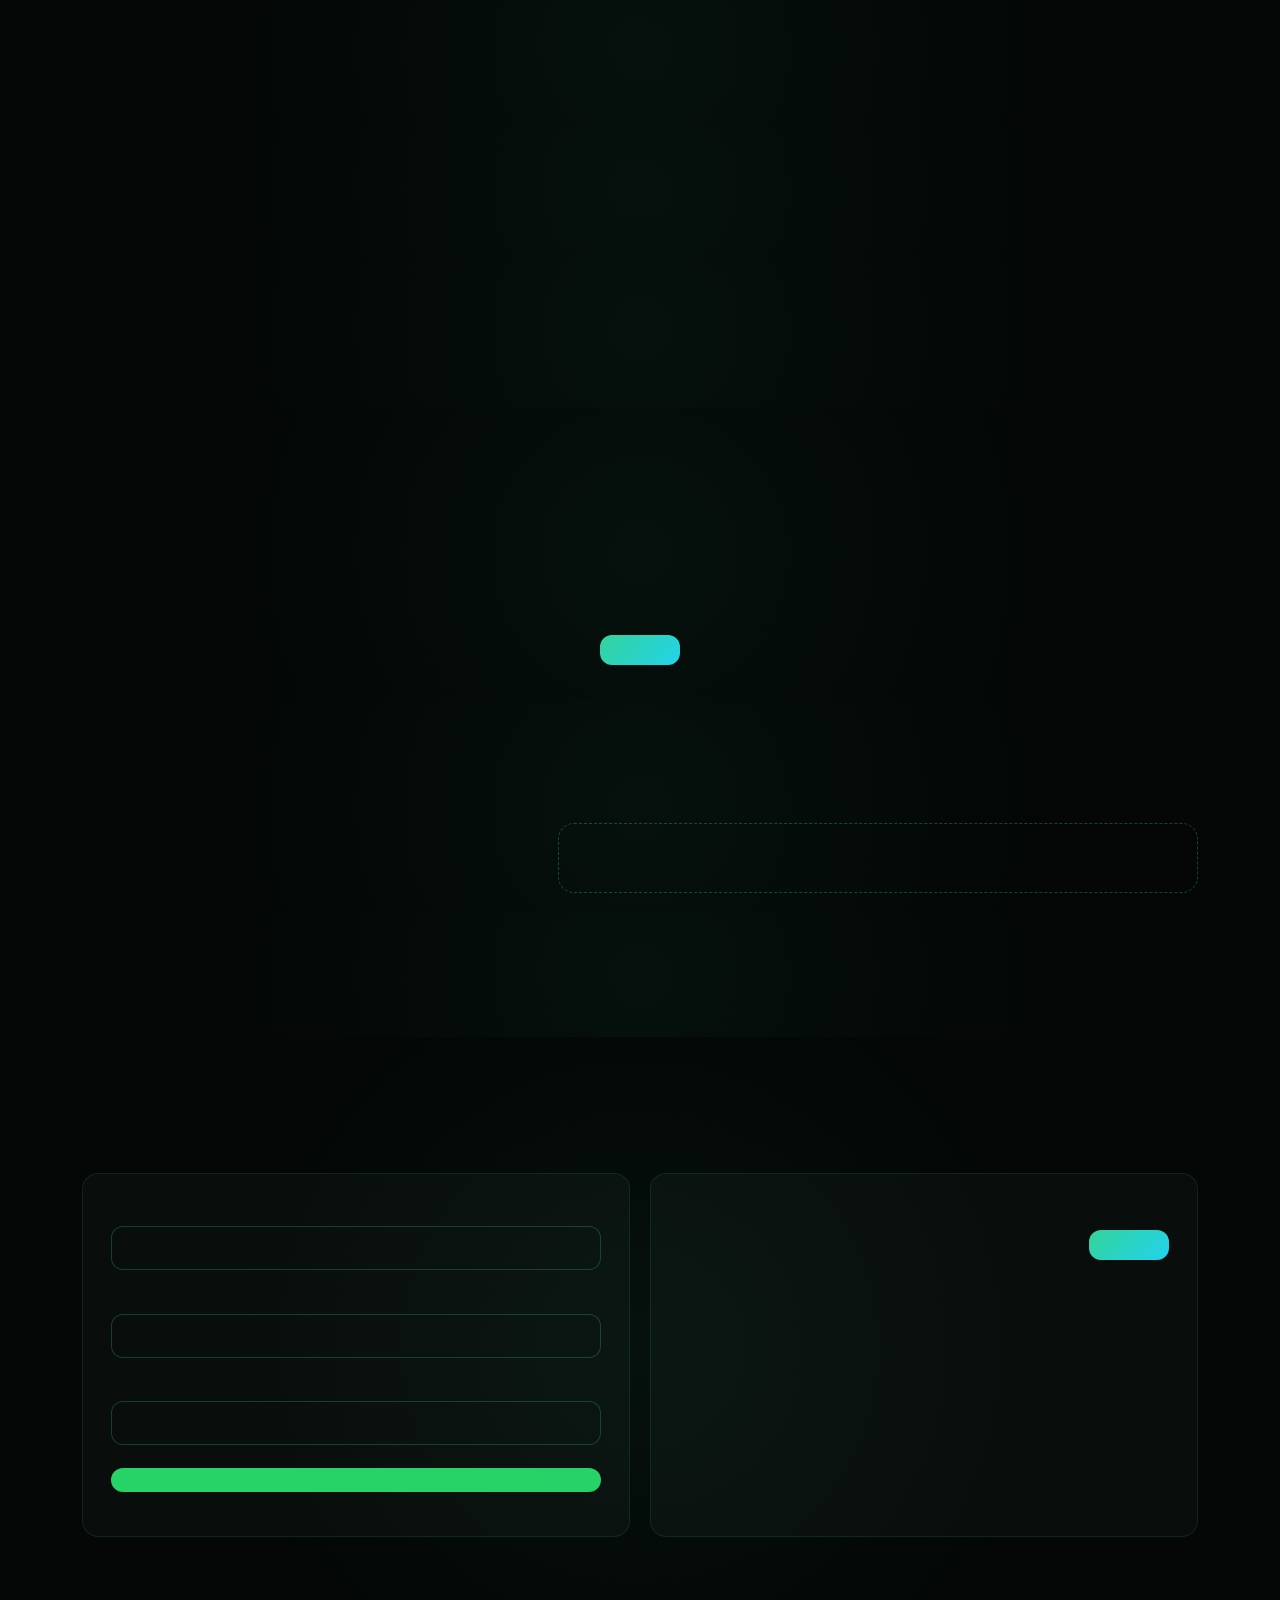
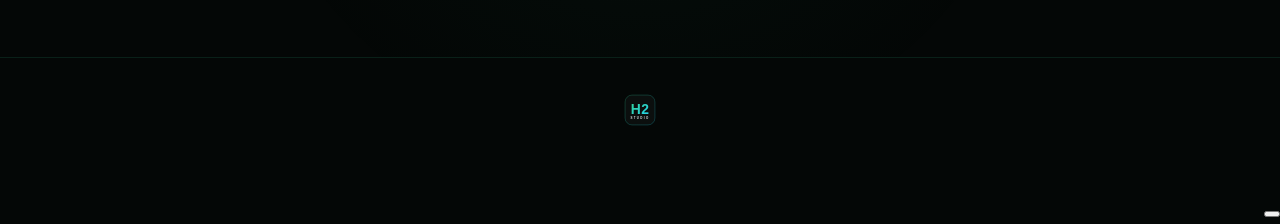
==== commit bb5910a3: "Update v2 preview: Dave-Holloway playful iteration" ====
--- a/preview/index.html
+++ b/preview/index.html
@@ -8,6 +8,7 @@
 <link rel="icon" href="assets/logo.svg" type="image/svg+xml">
 <link rel="stylesheet" href="styles.css">
 <link rel="stylesheet" href="assets/narengi.css">
+<link rel="stylesheet" href="assets/playful.css">
 </head>
 <body>
 <div class="aurora" aria-hidden="true"><span class="blob b1"></span><span class="blob b2"></span><span class="blob b3"></span></div>
@@ -49,6 +50,8 @@
     </div>
   </section>
 
+  <div class="divider-scene" data-scene aria-hidden="true"><canvas></canvas></div>
+
   <section class="section" id="services">
     <h2 class="section-title" id="servicesTitle"></h2>
     <div class="services-grid" id="servicesGrid"></div>
@@ -60,9 +63,44 @@
     <div class="portfolio-grid" id="portfolioGrid"></div>
   </section>
 
+  <div class="divider-scene" data-scene aria-hidden="true"><canvas></canvas></div>
+
+  <section class="section" id="lab">
+    <h2 class="section-title" id="labTitle"></h2>
+    <p class="section-sub" id="labSub"></p>
+    <div class="lab-grid" id="labGrid"></div>
+  </section>
+
   <section class="section" id="process">
     <h2 class="section-title" id="processTitle"></h2>
     <ol class="process-steps" id="processSteps"></ol>
+  </section>
+
+  <section class="section" id="faq">
+    <h2 class="section-title" id="faqTitle"></h2>
+    <p class="section-sub" id="faqSub"></p>
+    <div class="faq-list" id="faqList"></div>
+  </section>
+
+  <section class="section" id="pricing">
+    <h2 class="section-title" id="pricingTitle"></h2>
+    <p class="section-sub" id="pricingSub"></p>
+    <h3 class="block-title" id="pricingFactorsTitle"></h3>
+    <ul class="factors-list" id="pricingFactors"></ul>
+    <h3 class="block-title" id="pricingTiersTitle"></h3>
+    <div class="tiers-grid" id="pricingTiers"></div>
+    <p class="pricing-note" id="pricingSoonNote"></p>
+    <div class="pricing-cta">
+      <button class="btn btn-primary btn-lg" id="pricingCta" data-wizard-open></button>
+      <p class="pricing-note" id="pricingNote"></p>
+    </div>
+  </section>
+
+  <section class="section" id="stats">
+    <h2 class="section-title" id="statsTitle"></h2>
+    <div class="stats-grid" id="statsGrid"></div>
+    <h3 class="block-title" id="quotesTitle"></h3>
+    <div class="quotes-empty" id="quotesEmpty"></div>
   </section>
 
   <section class="section" id="about">
@@ -73,7 +111,35 @@
   <section class="section contact" id="contact">
     <h2 class="section-title" id="contactTitle"></h2>
     <p class="section-sub" id="contactBody"></p>
-    <button class="btn btn-primary btn-lg" id="contactCta" data-wizard-open></button>
+    <div class="contact-grid">
+      <div class="contact-panel">
+        <h3 id="wizardPanelTitle"></h3>
+        <p id="wizardPanelBody"></p>
+        <button class="btn btn-primary btn-lg" id="contactCta" data-wizard-open></button>
+      </div>
+      <div class="contact-panel">
+        <h3 id="callbackTitle"></h3>
+        <p id="callbackBody"></p>
+        <form id="callbackForm" novalidate>
+          <div class="field">
+            <label for="cbName" id="cbNameLabel"></label>
+            <input type="text" id="cbName" autocomplete="name">
+            <div class="error-msg" id="cbNameErr" role="alert"></div>
+          </div>
+          <div class="field">
+            <label for="cbPhone" id="cbPhoneLabel"></label>
+            <input type="tel" id="cbPhone" dir="ltr" autocomplete="tel">
+            <div class="error-msg" id="cbPhoneErr" role="alert"></div>
+          </div>
+          <div class="field">
+            <label for="cbTime" id="cbTimeLabel"></label>
+            <input type="text" id="cbTime">
+            <div class="field-hint" id="cbTimeHint"></div>
+          </div>
+          <button type="submit" class="btn btn-wa" id="cbSubmit"></button>
+        </form>
+      </div>
+    </div>
   </section>
 </main>
 
@@ -89,6 +155,8 @@
   </video>
   <div id="narengi-bubble" hidden></div>
 </div>
+
+<button class="sticky-cta" id="stickyCta" data-wizard-open></button>
 
 <div class="wizard-overlay" id="wizard" hidden>
   <div class="wizard" role="dialog" aria-modal="true" aria-labelledby="wizardTitle">
@@ -110,5 +178,6 @@
 <script src="assets/narengi.js"></script>
 <script src="assets/hero-particles.js"></script>
 <script src="assets/music-player.js"></script>
+<script src="assets/playful.js"></script>
 </body>
 </html>
--- a/preview/styles.css
+++ b/preview/styles.css
@@ -320,7 +320,7 @@
 }
 .chip[aria-pressed="true"] { background: var(--grad); color: #06120d; border-color: transparent; font-weight: 700; }
 .group-label { font-weight: 700; margin: 18px 0 10px; color: var(--emerald); }
-.field input[type="text"], .field textarea {
+.field input[type="text"], .field input[type="tel"], .field textarea {
   width: 100%; font-family: var(--font); font-size: 1rem;
   background: var(--surface); color: var(--text);
   border: 1px solid rgba(52, 211, 153, 0.25); border-radius: 12px;
@@ -351,6 +351,106 @@
 }
 .restart-link:hover { color: var(--text); }
 
+/* ---------- gap sections: clients, faq, pricing, stats, callback ---------- */
+.block-title {
+  font-size: 1.25rem; margin: 44px 0 18px; color: var(--text);
+}
+.block-title:first-of-type { margin-top: 8px; }
+
+/* portfolio client + case study lines */
+.client-line {
+  font-weight: 700; color: var(--emerald); font-size: .92rem; margin: 0 0 8px !important;
+}
+.case-line {
+  border-inline-start: 2px solid rgba(52, 211, 153, 0.35);
+  padding-inline-start: 12px; margin: 12px 0 0 !important;
+  font-size: .88rem;
+}
+
+/* faq accordion */
+.faq-list { display: flex; flex-direction: column; gap: 12px; max-width: 800px; }
+.faq-item {
+  background: var(--surface); border: 1px solid rgba(52, 211, 153, 0.12);
+  border-radius: var(--radius); overflow: hidden;
+}
+.faq-item summary {
+  cursor: pointer; padding: 18px 22px; font-weight: 700; font-size: 1.02rem;
+  list-style: none; display: flex; align-items: center; justify-content: space-between; gap: 12px;
+}
+.faq-item summary::-webkit-details-marker { display: none; }
+.faq-item summary::after {
+  content: "+"; color: var(--emerald); font-size: 1.4rem; font-weight: 800;
+  flex: 0 0 auto; transition: transform .2s;
+}
+.faq-item[open] summary::after { transform: rotate(45deg); }
+.faq-item summary:hover { color: var(--emerald); }
+.faq-item p { margin: 0; padding: 0 22px 20px; color: var(--muted); font-size: .95rem; }
+
+/* pricing */
+.factors-list { list-style: none; margin: 0 0 8px; padding: 0; display: grid; gap: 12px; max-width: 800px; }
+.factors-list li {
+  background: var(--surface); border: 1px solid rgba(52, 211, 153, 0.12);
+  border-radius: 12px; padding: 14px 18px; font-size: .95rem;
+  display: flex; gap: 12px; align-items: flex-start;
+}
+.factors-list li::before {
+  content: "◆"; color: var(--cyan); font-size: .8rem; line-height: 2;
+  flex: 0 0 auto;
+}
+.tiers-grid { display: grid; grid-template-columns: repeat(auto-fit, minmax(240px, 1fr)); gap: 18px; }
+.tier-card {
+  background: var(--surface); border: 1px dashed rgba(52, 211, 153, 0.3);
+  border-radius: var(--radius); padding: 24px; text-align: center;
+}
+.tier-card h4 { margin: 12px 0 8px; font-size: 1.15rem; }
+.tier-card p { margin: 0; color: var(--muted); font-size: .92rem; }
+.soon-badge {
+  display: inline-block; font-size: .75rem; font-weight: 800; color: var(--cyan);
+  background: rgba(34, 211, 238, 0.1); border: 1px solid rgba(34, 211, 238, 0.35);
+  border-radius: 999px; padding: 4px 14px;
+}
+.pricing-cta { text-align: center; margin-top: 44px; }
+.pricing-note { color: var(--muted); font-size: .92rem; margin: 16px auto 0; max-width: 560px; }
+
+/* stats + testimonials */
+.stats-grid {
+  display: grid; grid-template-columns: repeat(auto-fit, minmax(200px, 1fr));
+  gap: 18px; margin-bottom: 8px;
+}
+.stat-card {
+  background: var(--surface); border: 1px solid rgba(52, 211, 153, 0.12);
+  border-radius: var(--radius); padding: 28px 22px; text-align: center;
+}
+.stat-value {
+  font-size: 2.6rem; font-weight: 900; line-height: 1.2;
+  background: var(--grad); -webkit-background-clip: text; background-clip: text; color: transparent;
+}
+.stat-label { color: var(--muted); font-size: .92rem; margin-top: 8px; }
+.quotes-empty {
+  border: 1px dashed rgba(52, 211, 153, 0.3); border-radius: var(--radius);
+  padding: 34px 24px; text-align: center; max-width: 640px;
+}
+.quotes-empty p { color: var(--muted); margin: 12px 0 0; }
+
+/* contact: wizard panel + callback panel */
+.contact-grid {
+  display: grid; grid-template-columns: repeat(auto-fit, minmax(300px, 1fr));
+  gap: 20px; text-align: start; margin-top: 8px;
+}
+.contact-panel {
+  background: var(--surface); border: 1px solid rgba(52, 211, 153, 0.12);
+  border-radius: var(--radius); padding: 30px 28px;
+}
+.contact-panel h3 { margin: 0 0 10px; font-size: 1.25rem; }
+.contact-panel p { color: var(--muted); font-size: .95rem; margin: 0 0 22px; }
+.contact-panel form .field { margin-bottom: 16px; }
+#callbackForm .btn-wa { width: 100%; margin-top: 6px; }
+.contact .section-sub { max-width: 560px; margin-inline: auto; }
+.contact .section-title { text-align: center; }
+.contact .section-sub { text-align: center; }
+#cbPhone { text-align: left; letter-spacing: 1px; }
+.invalid#cbName, .invalid#cbPhone { border-color: #ff8a8a !important; }
+
 /* ---------- responsive ---------- */
 @media (max-width: 760px) {
   .nav-links {
@@ -361,6 +461,7 @@
   .nav-links.open { display: flex; }
   .hamburger { display: block; margin-inline-start: auto; }
   .nav-actions .btn { padding: 8px 12px; font-size: .8rem; line-height: 1.5; max-width: 120px; }
+  #navCta { display: none; } /* sticky order pill covers this on mobile */
   .wiz-cards { grid-template-columns: 1fr; }
   .section { padding-top: 72px; }
 }
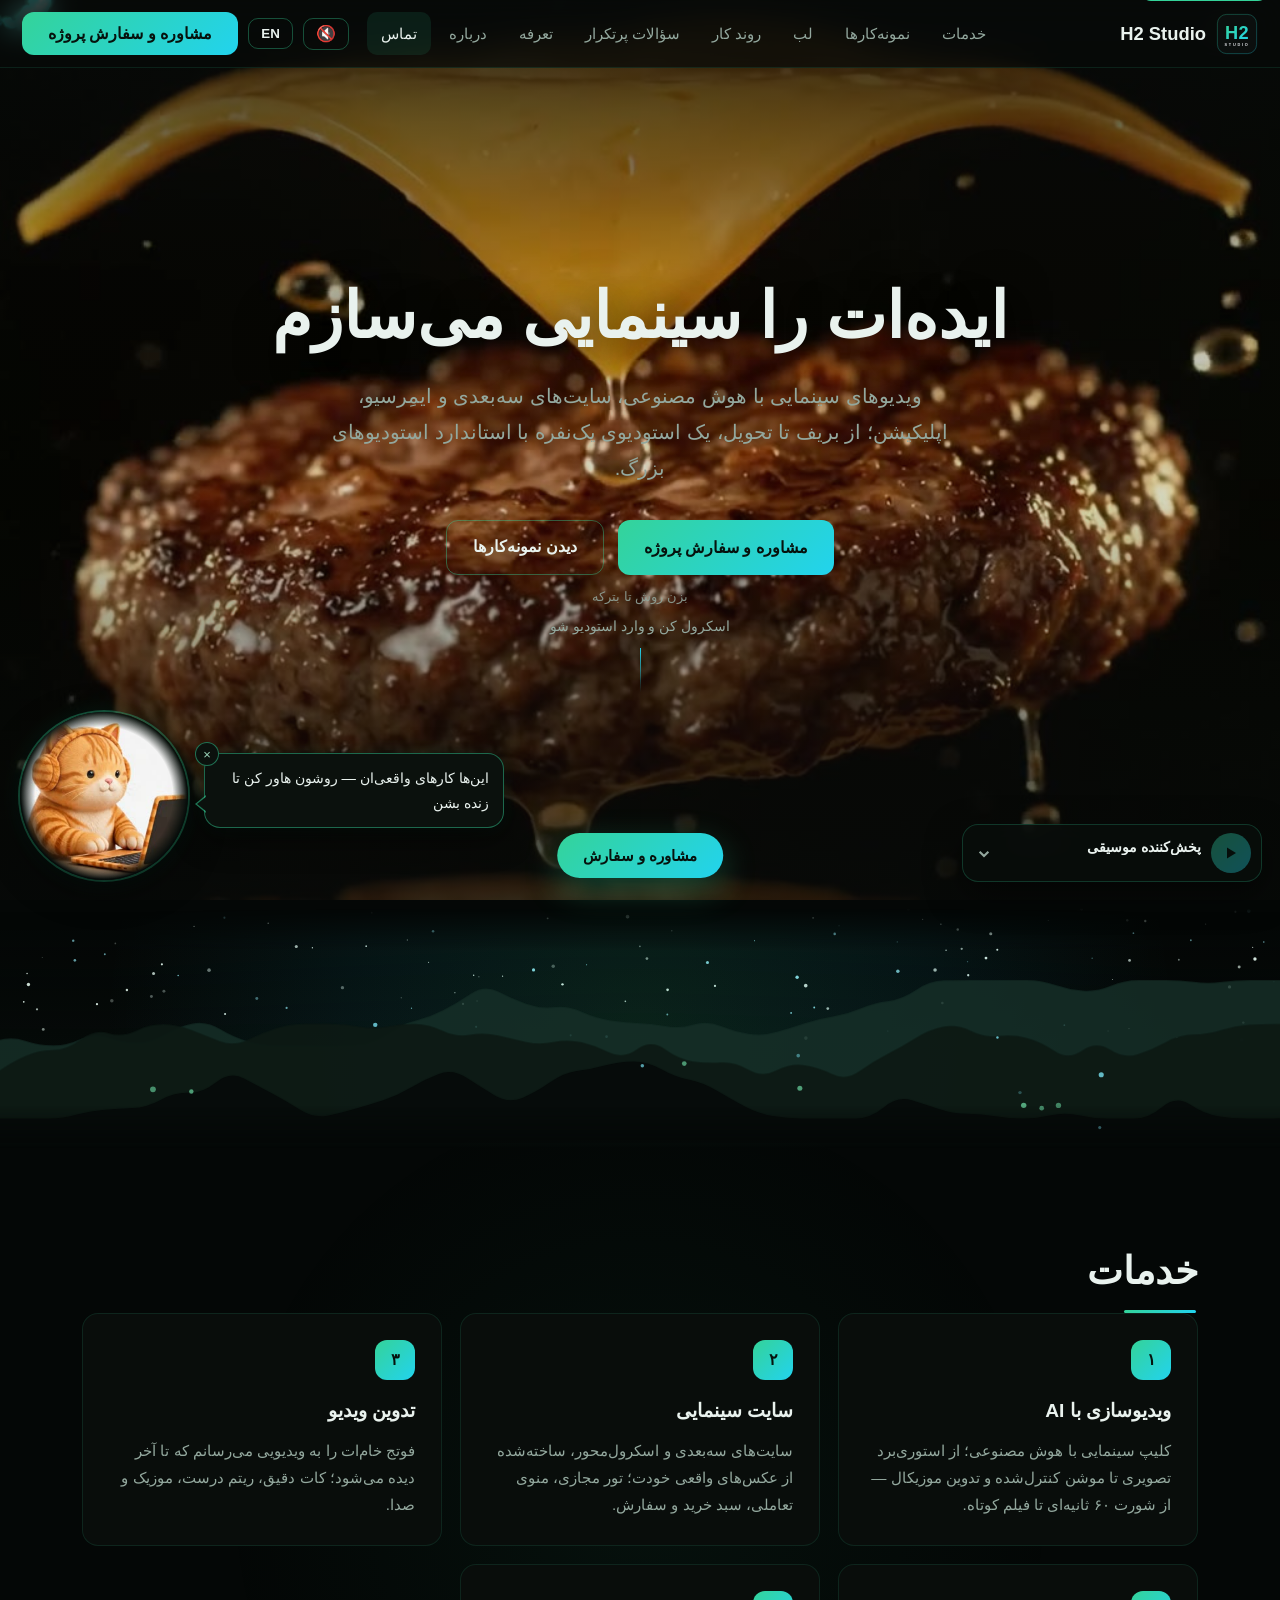
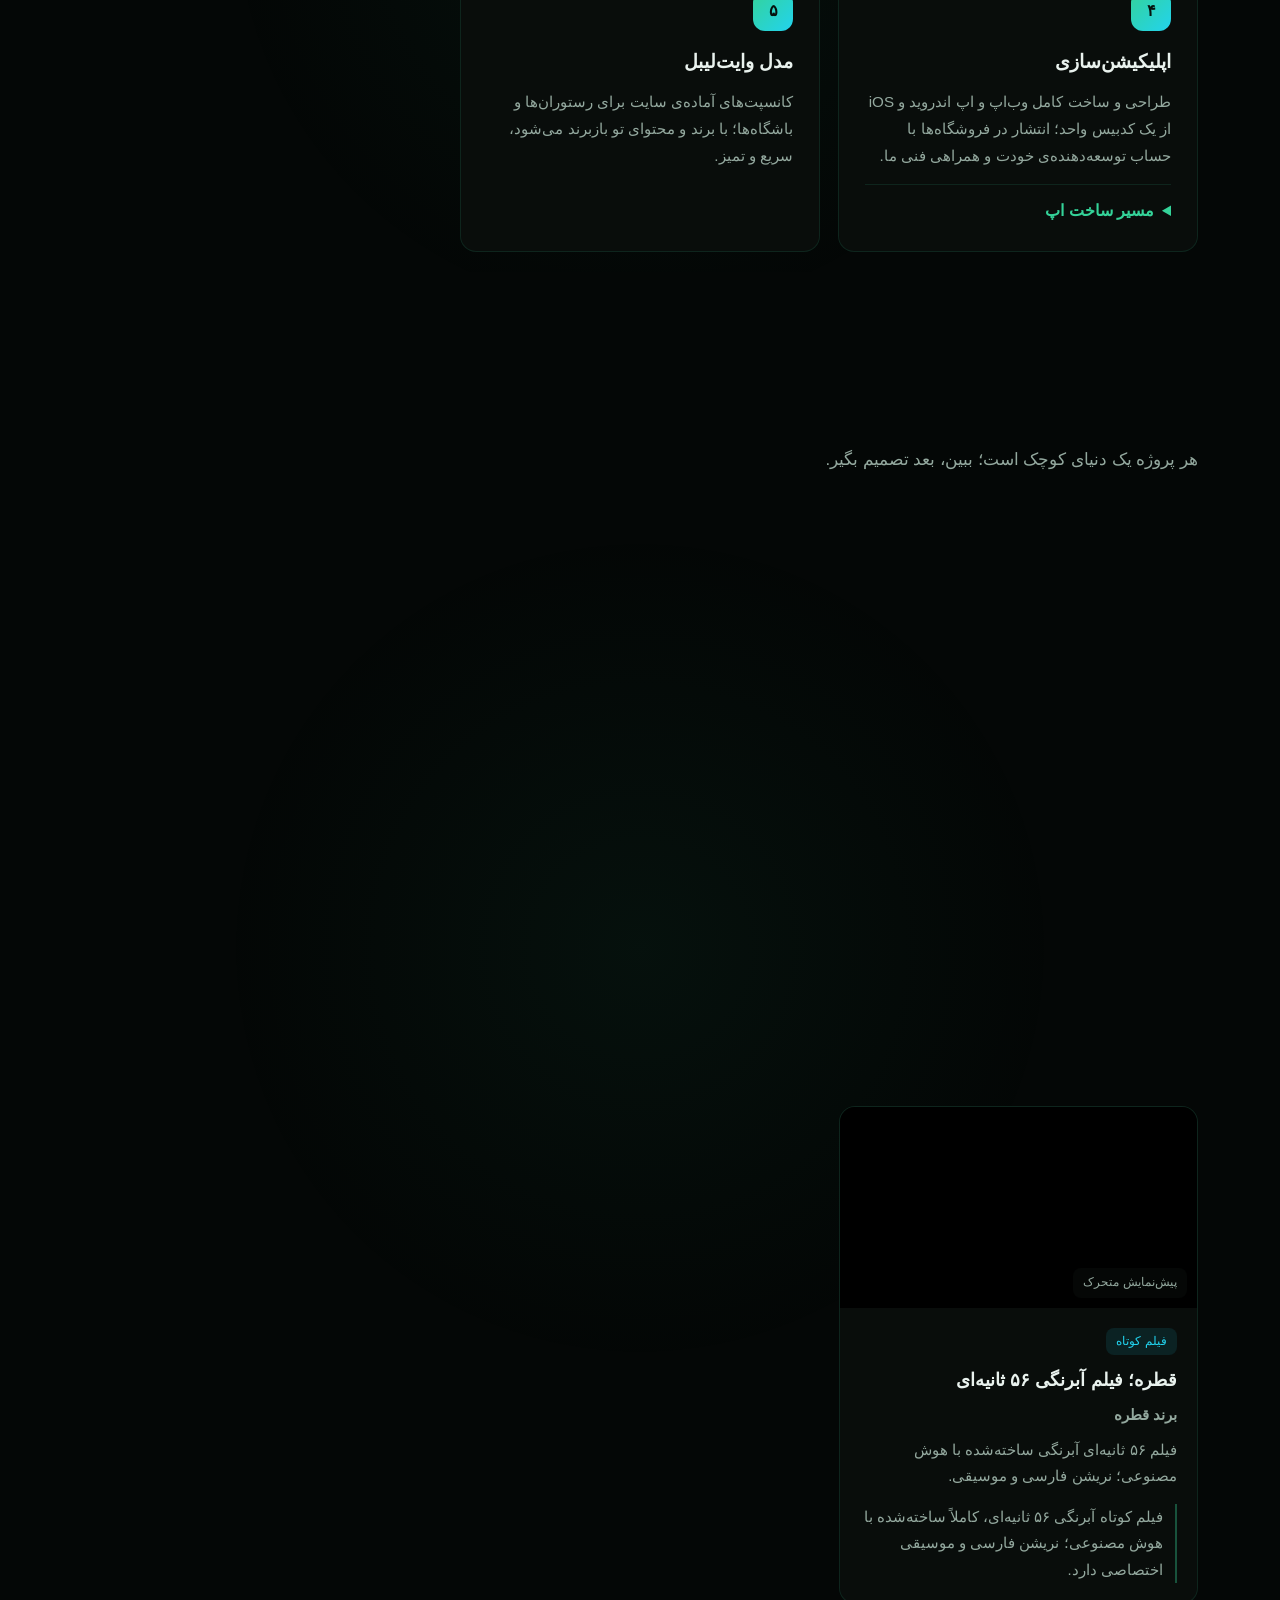
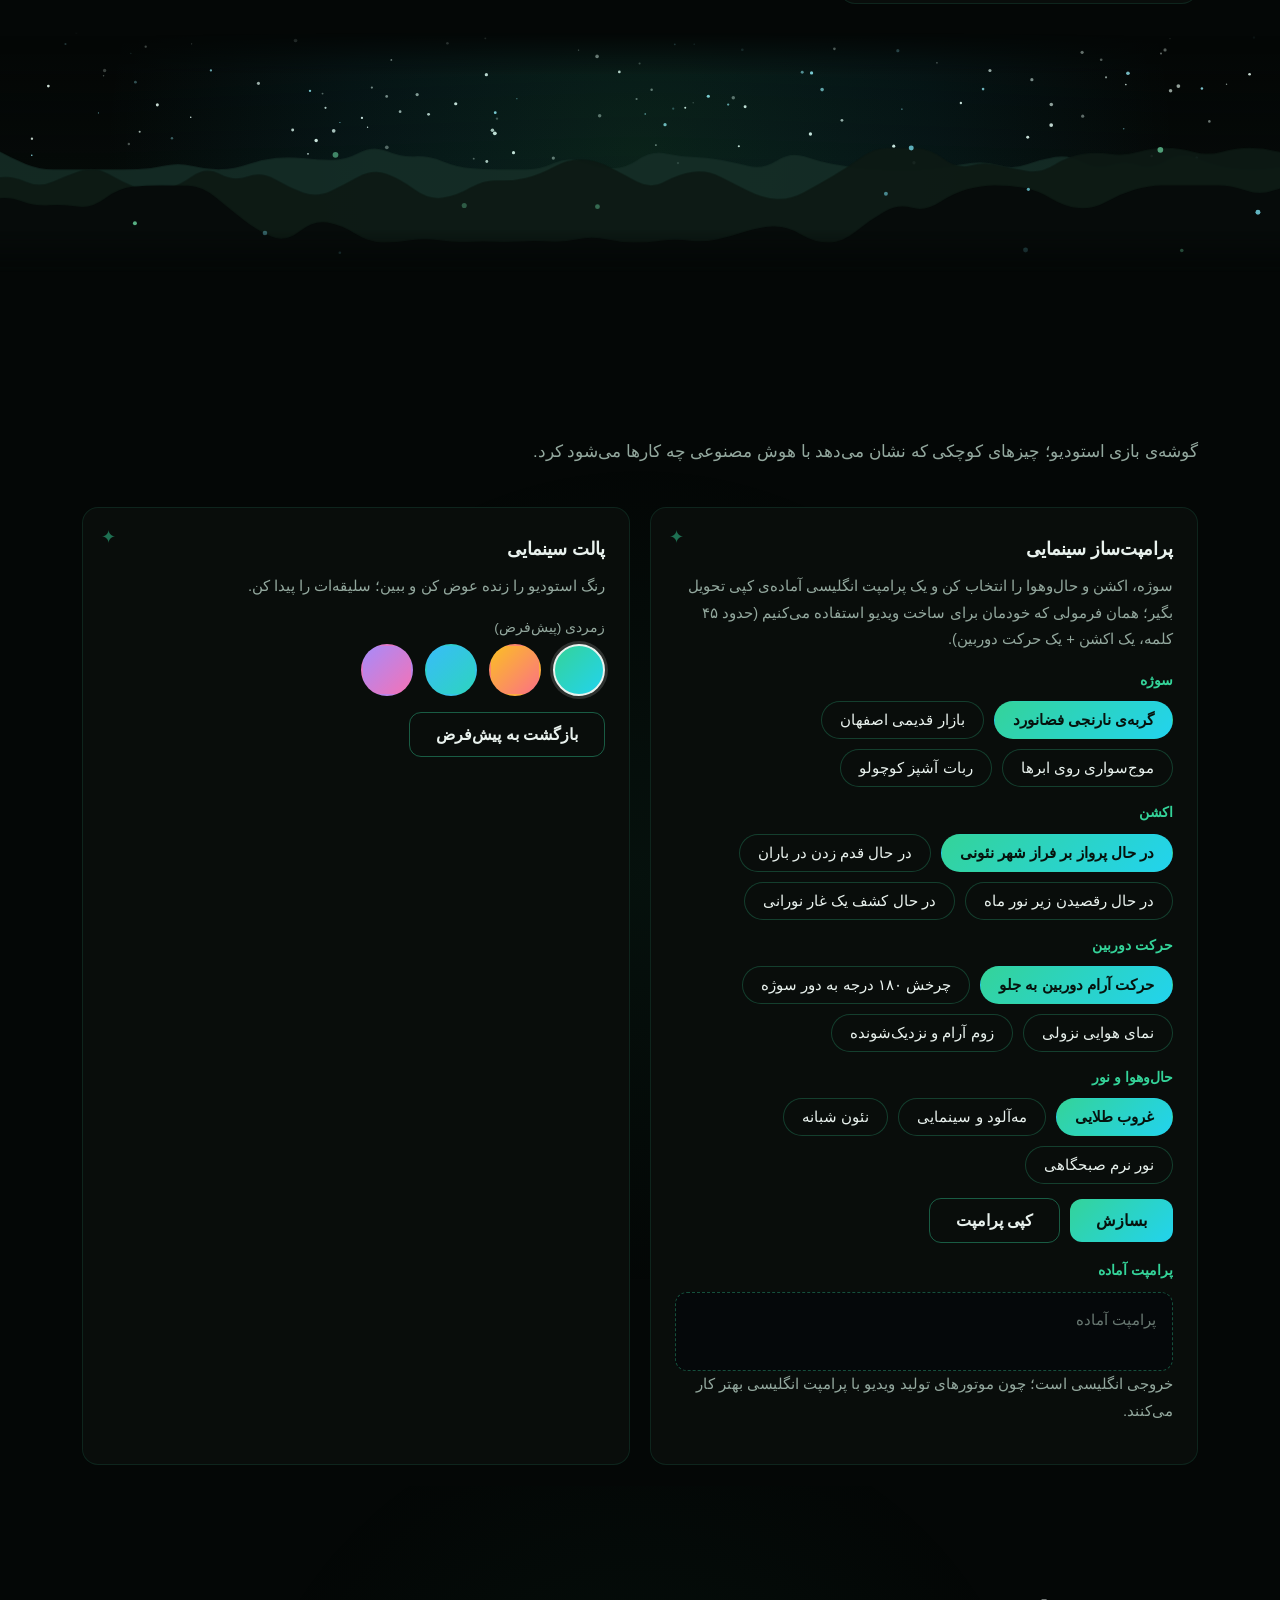
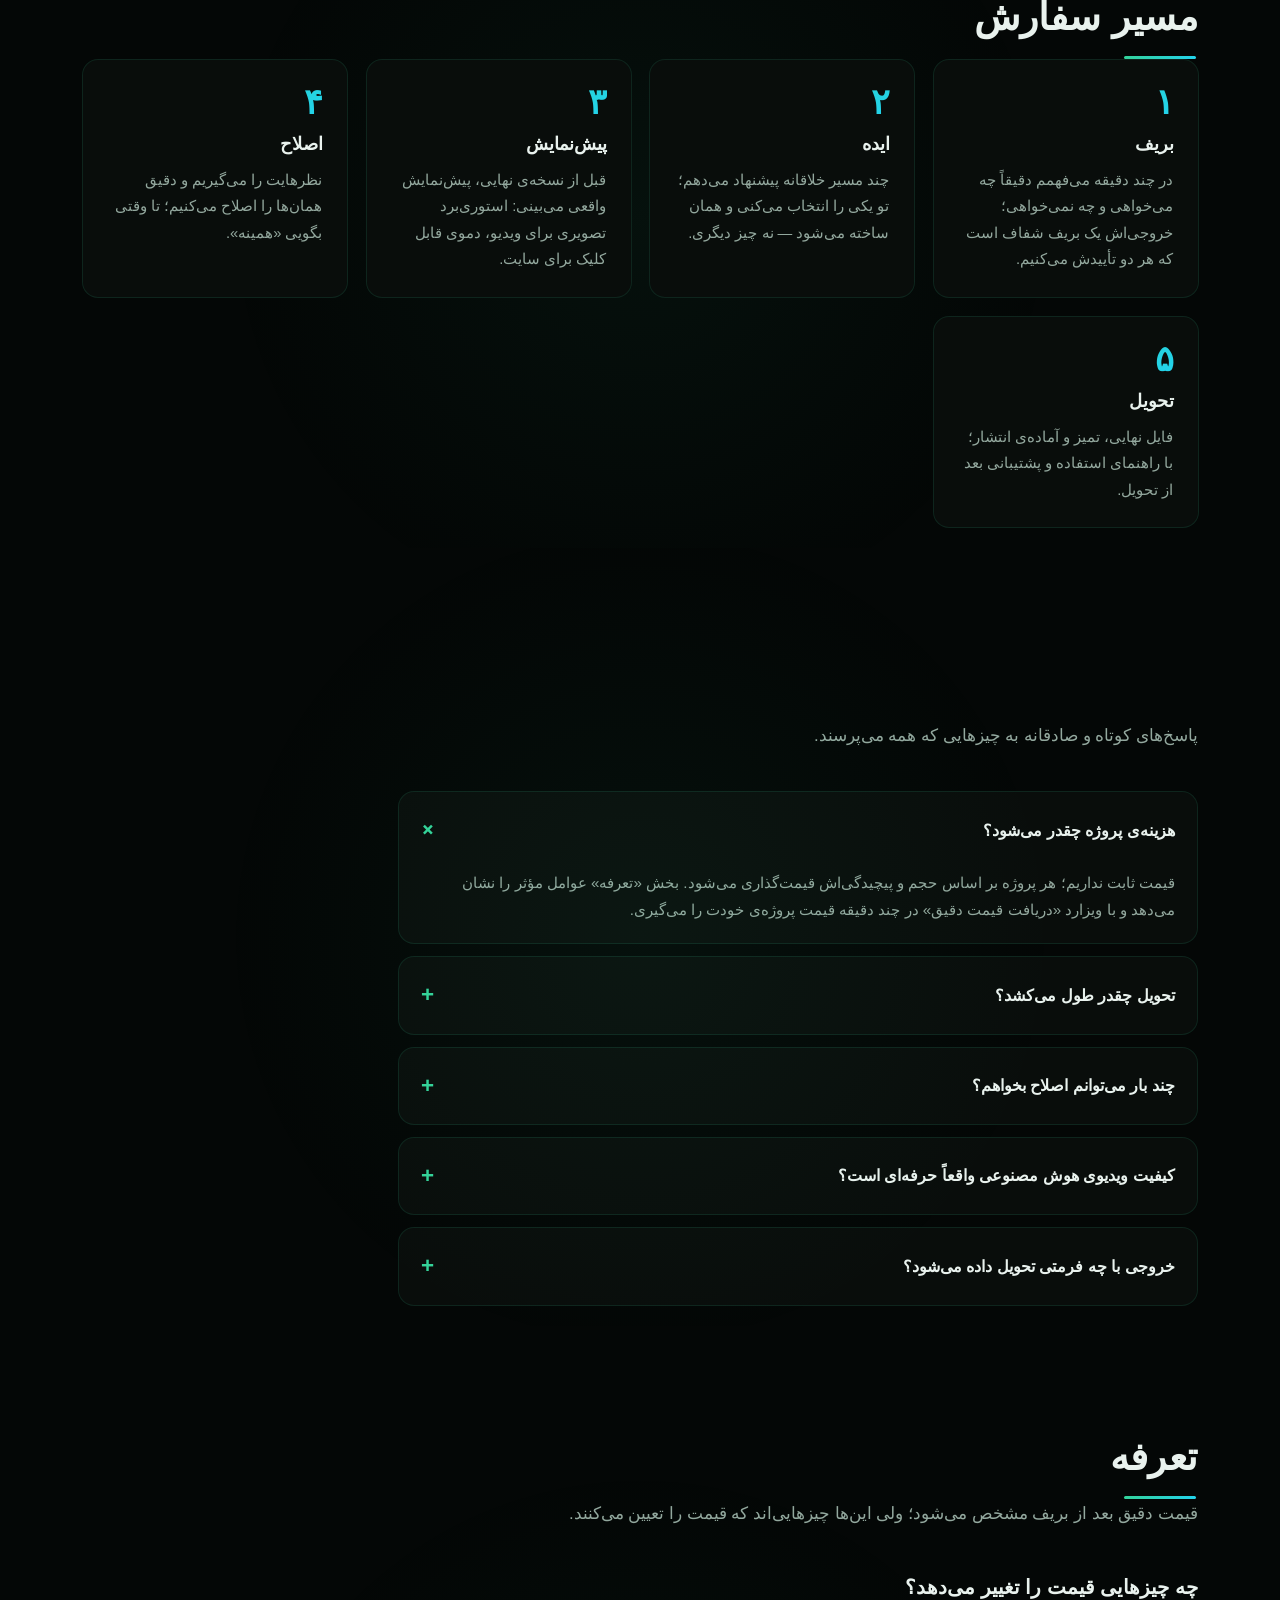
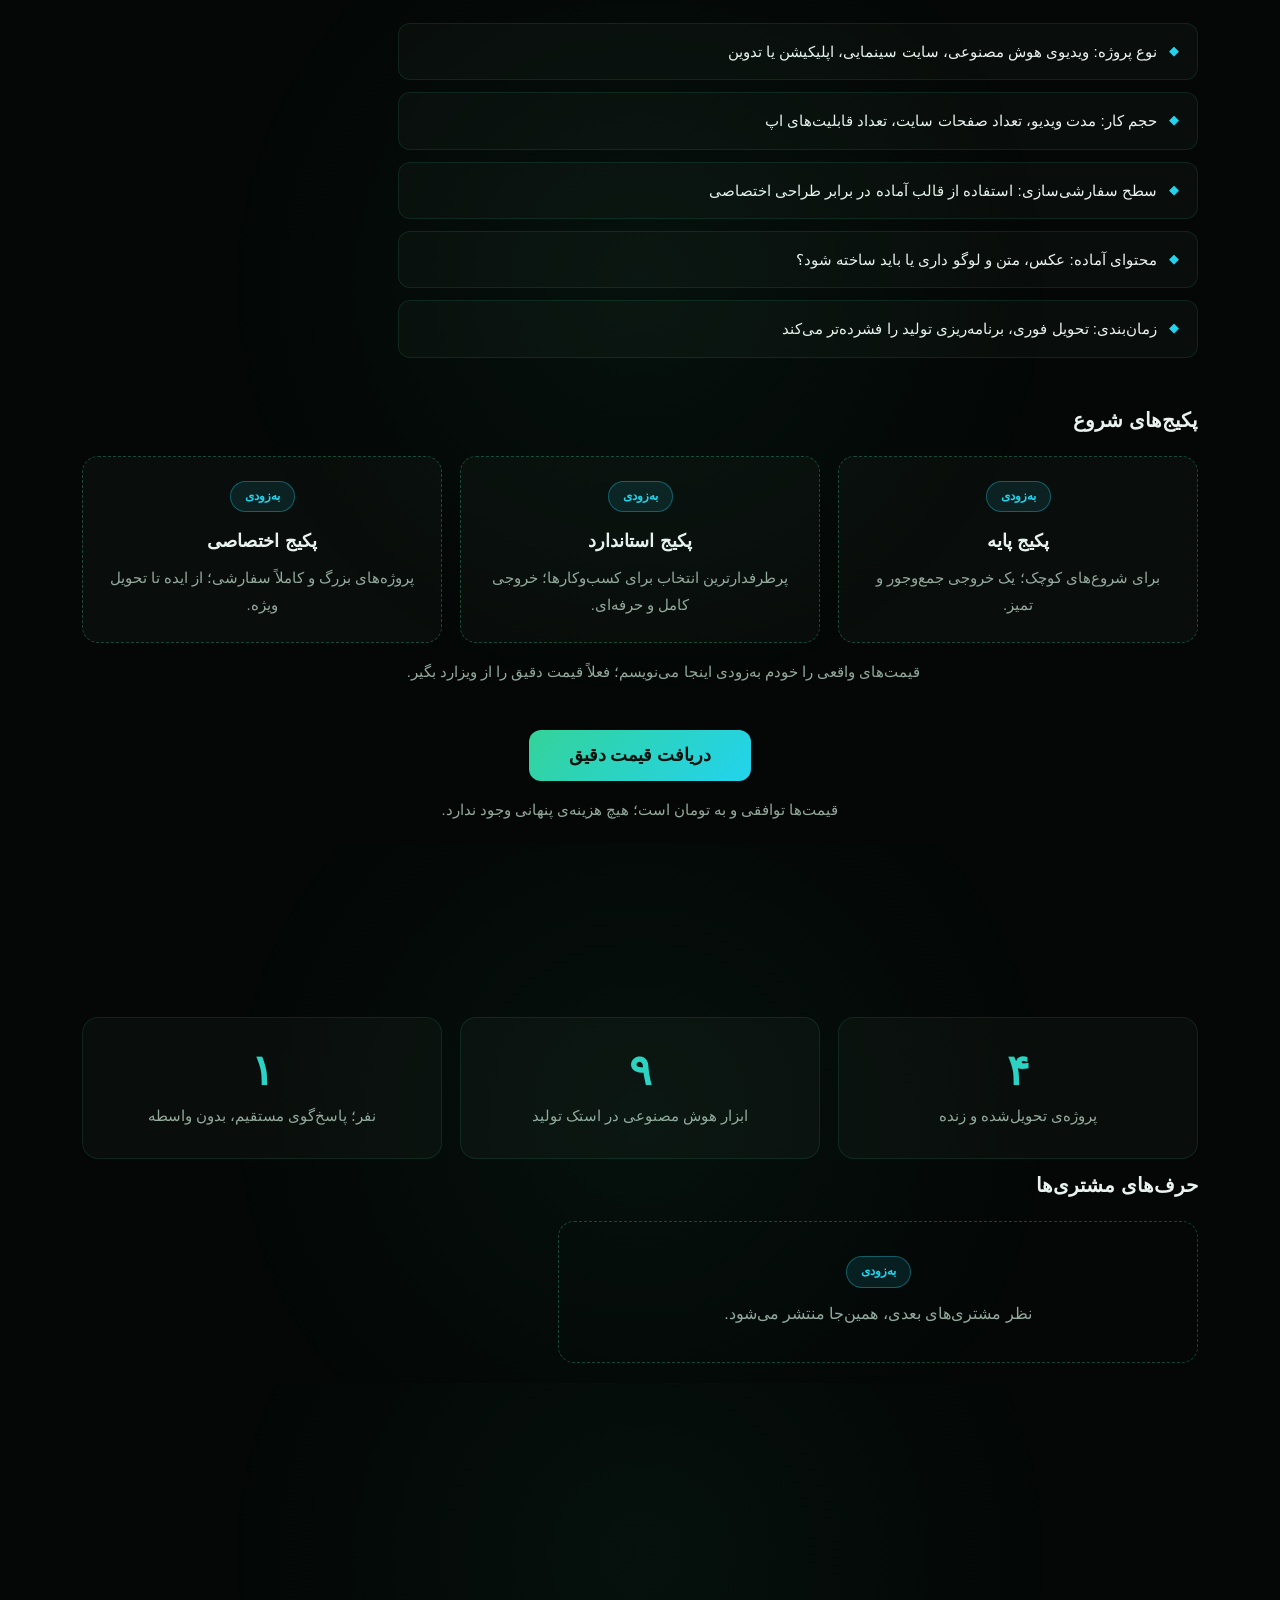
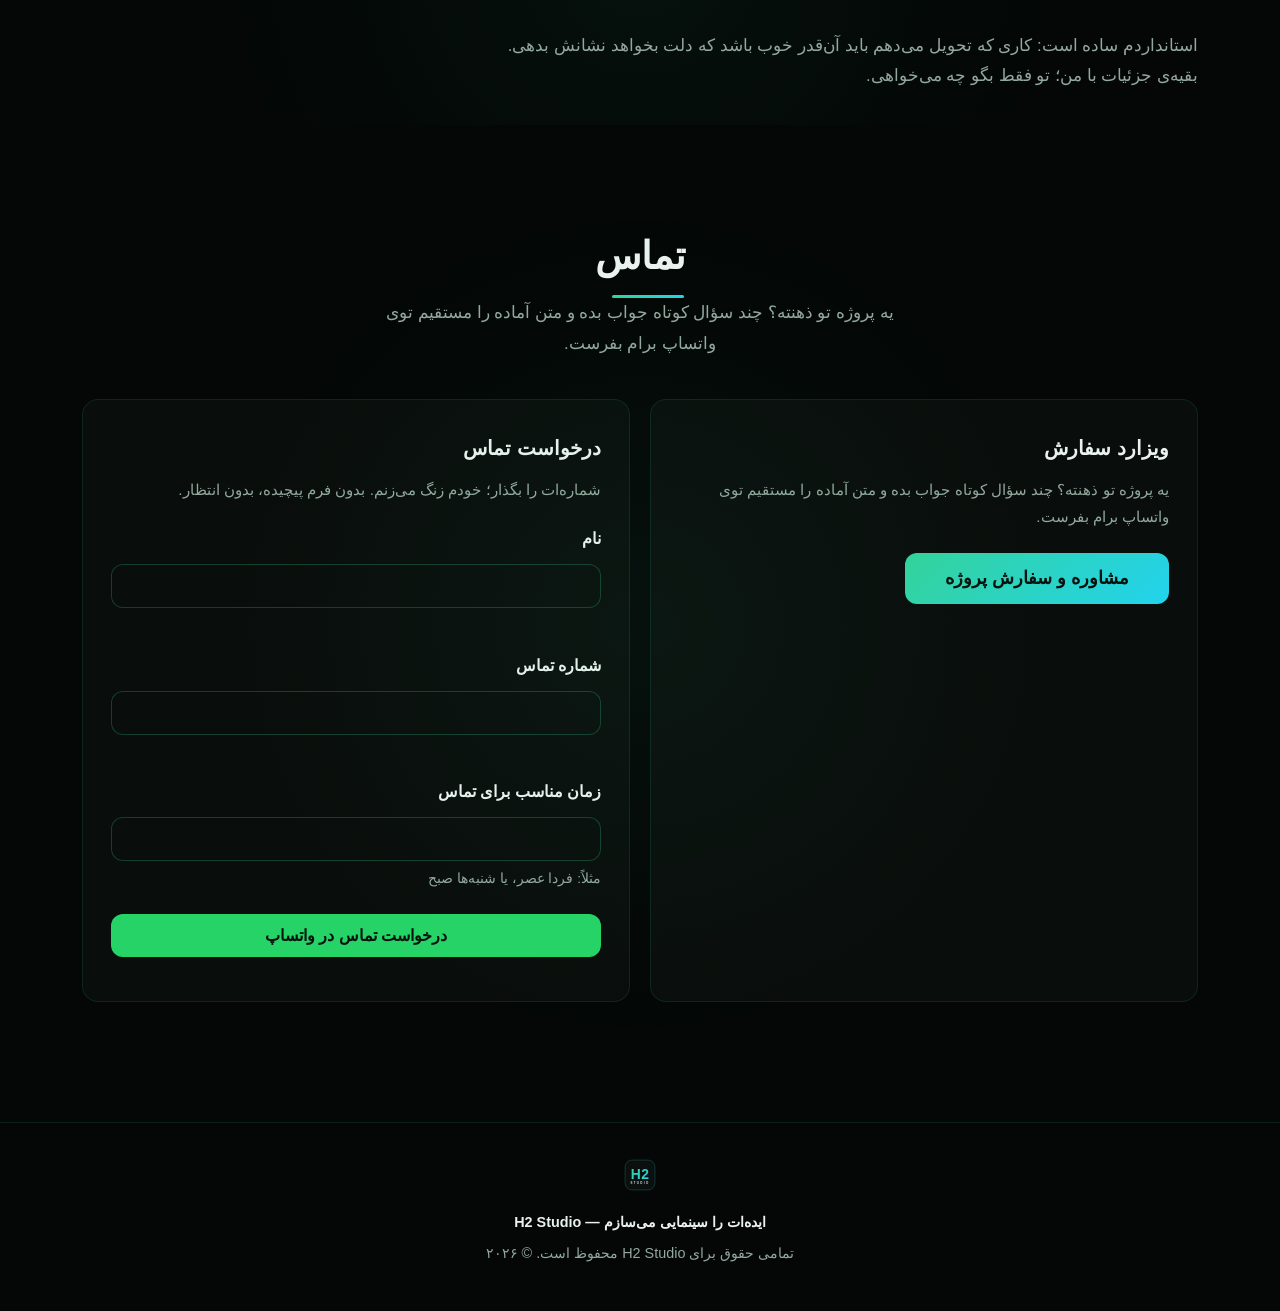
==== commit 721f263a: "Add SEO basics to preview" ====
--- a/preview/index.html
+++ b/preview/index.html
@@ -5,6 +5,18 @@
 <meta name="viewport" content="width=device-width, initial-scale=1">
 <title>H2 Studio</title>
 <meta name="description" content="H2 Studio — ویدیوهای سینمایی با هوش مصنوعی، سایت‌های سه‌بعدی و اپلیکیشن">
+<meta property="og:type" content="website">
+<meta property="og:locale" content="fa_IR">
+<meta property="og:url" content="https://hamedhoseyni110-create.github.io/H2-studio/">
+<meta property="og:title" content="H2 Studio — ایده‌ات را سینمایی می‌سازم">
+<meta property="og:description" content="ویدیوهای سینمایی با هوش مصنوعی، سایت‌های سه‌بعدی و ایمِرسیو، اپلیکیشن؛ از بریف تا تحویل، یک استودیوی یک‌نفره با استاندارد استودیوهای بزرگ.">
+<meta property="og:image" content="https://hamedhoseyni110-create.github.io/H2-studio/assets/hero-poster.jpg">
+<meta name="twitter:card" content="summary_large_image">
+<meta name="twitter:title" content="H2 Studio — ایده‌ات را سینمایی می‌سازم">
+<meta name="twitter:description" content="ویدیوهای سینمایی با هوش مصنوعی، سایت‌های سه‌بعدی و ایمِرسیو، اپلیکیشن.">
+<script type="application/ld+json">
+{"@context":"https://schema.org","@type":"ProfessionalService","name":"H2 Studio","description":"AI-crafted cinematic video, 3D immersive websites, and apps — from brief to delivery.","url":"https://hamedhoseyni110-create.github.io/H2-studio/","telephone":"+98-937-573-2165","areaServed":["IR","Worldwide"],"priceRange":"توافقی","sameAs":[]}
+</script>
 <link rel="icon" href="assets/logo.svg" type="image/svg+xml">
 <link rel="stylesheet" href="styles.css">
 <link rel="stylesheet" href="assets/narengi.css">
--- a/preview/assets/playful.css
+++ b/preview/assets/playful.css
@@ -0,0 +1,209 @@
+/* H2 Studio v2 — playful layer (iter3).
+   Scroll delights: canvas landscape dividers, card parallax, micro-animations,
+   the Lab playground, and the sticky order CTA.
+   ALL styles here; styles.css / narengi.css untouched except the mascot dock
+   block appended at the end of narengi.css. Zero external requests. */
+
+:root {
+  --play-ease: cubic-bezier(0.16, 0.8, 0.24, 1);
+}
+
+/* ============ landscape divider scenes (canvas, decorative) ============ */
+.divider-scene {
+  position: relative;
+  width: 100%;
+  height: 240px;
+  overflow: hidden;
+  margin: 8px 0 -8px;
+  /* soft blend into the page above/below */
+  -webkit-mask-image: linear-gradient(180deg, transparent 0, #000 18%, #000 82%, transparent 100%);
+  mask-image: linear-gradient(180deg, transparent 0, #000 18%, #000 82%, transparent 100%);
+}
+.divider-scene canvas {
+  position: absolute; inset: 0;
+  width: 100%; height: 100%;
+  display: block;
+}
+@media (max-width: 760px) {
+  .divider-scene { height: 170px; }
+}
+
+/* ============ card depth: tilt + scroll parallax via CSS vars ============
+   app.js writes --rx/--ry (tilt) and playful.js writes --par (scroll).
+   Applied only once the reveal settles, so it never fights .reveal-3d. */
+@media (prefers-reduced-motion: no-preference) {
+  #portfolioGrid .portfolio-card.settled,
+  #servicesGrid .service-card.settled {
+    transform:
+      rotateX(var(--rx, 0deg))
+      rotateY(var(--ry, 0deg))
+      translateY(var(--par, 0px));
+    transition: transform 0.14s linear;
+  }
+  /* reveal-3d must fully release the transform after settling */
+  .reveal-3d.settled { transform: none; }
+}
+
+/* ============ scroll micro-animations ============ */
+.section-title { position: relative; display: inline-block; }
+.section-title::after {
+  content: "";
+  position: absolute;
+  inset-inline-start: 2px; bottom: -8px;
+  width: 72px; height: 3px; border-radius: 2px;
+  background: var(--grad);
+  transform: scaleX(0);
+  transform-origin: inline-start;
+  transition: transform 0.7s var(--play-ease) 0.25s;
+}
+.section-title.in::after { transform: scaleX(1); }
+
+/* process step numbers get a little pop when their card lands */
+.process-steps li.in .step-num {
+  animation: step-pop 0.55s var(--play-ease);
+}
+@keyframes step-pop {
+  0%   { transform: scale(0.4); opacity: 0; }
+  60%  { transform: scale(1.18); opacity: 1; }
+  100% { transform: scale(1); }
+}
+
+/* ============ sticky order CTA (always one click away) ============ */
+.sticky-cta {
+  position: fixed;
+  bottom: 22px;
+  inset-inline-start: 50%;
+  transform: translateX(50%); /* RTL: inset-inline-start:50% is the right side; recenter */
+  z-index: 110;
+  font-family: var(--font);
+  font-weight: 800;
+  font-size: 0.95rem;
+  line-height: 1.4;
+  color: #06120d;
+  background: var(--grad);
+  border: 0;
+  border-radius: 999px;
+  padding: 12px 26px;
+  cursor: pointer;
+  white-space: nowrap;
+  box-shadow: 0 12px 34px rgba(52, 211, 153, 0.30), 0 4px 14px rgba(0, 0, 0, 0.5);
+  transition: transform 0.18s ease, box-shadow 0.18s ease, opacity 0.3s ease;
+}
+[dir="ltr"] .sticky-cta { transform: translateX(-50%); }
+.sticky-cta:hover {
+  transform: translateX(50%) translateY(-2px);
+  box-shadow: 0 16px 42px rgba(52, 211, 153, 0.42), 0 4px 14px rgba(0, 0, 0, 0.5);
+}
+[dir="ltr"] .sticky-cta:hover { transform: translateX(-50%) translateY(-2px); }
+.sticky-cta:focus-visible { outline: 2px solid var(--cyan); outline-offset: 3px; }
+/* one-time playful entrance pulse when it first matters (JS adds .pulse once) */
+.sticky-cta.pulse { animation: cta-pulse 0.9s var(--play-ease) 2; }
+@keyframes cta-pulse {
+  0%, 100% { transform: translateX(50%) scale(1); }
+  50%      { transform: translateX(50%) scale(1.07); }
+}
+[dir="ltr"] .sticky-cta.pulse { animation-name: cta-pulse-ltr; }
+@keyframes cta-pulse-ltr {
+  0%, 100% { transform: translateX(-50%) scale(1); }
+  50%      { transform: translateX(-50%) scale(1.07); }
+}
+@media (max-width: 760px) {
+  /* float ABOVE the mascot/music-player bottom row on small screens */
+  .sticky-cta {
+    bottom: 92px;
+    font-size: 0.85rem;
+    padding: 10px 20px;
+    max-width: calc(100vw - 170px);
+    overflow: hidden;
+    text-overflow: ellipsis;
+  }
+}
+
+/* ============ the Lab ============ */
+.lab-grid {
+  display: grid;
+  grid-template-columns: repeat(auto-fit, minmax(300px, 1fr));
+  gap: 20px;
+}
+.lab-toy {
+  background: var(--surface);
+  border: 1px solid rgba(52, 211, 153, 0.12);
+  border-radius: var(--radius);
+  padding: 24px;
+  position: relative;
+  overflow: hidden;
+}
+.lab-toy:hover { border-color: rgba(52, 211, 153, 0.32); }
+.lab-toy::before {
+  /* playful corner spark */
+  content: "✦";
+  position: absolute;
+  top: 14px; inset-inline-end: 18px;
+  color: var(--emerald);
+  opacity: 0.5;
+  font-size: 1.1rem;
+  pointer-events: none;
+}
+.lab-toy h3 { margin: 0 0 8px; font-size: 1.15rem; }
+.lab-toy > p { margin: 0 0 16px; color: var(--muted); font-size: 0.92rem; }
+.lab-group { margin-bottom: 14px; }
+.lab-group > span {
+  display: block;
+  font-weight: 700;
+  font-size: 0.85rem;
+  color: var(--emerald);
+  margin-bottom: 8px;
+}
+.lab-output-label {
+  display: block;
+  font-weight: 700;
+  font-size: 0.85rem;
+  color: var(--emerald);
+  margin: 16px 0 8px;
+}
+.lab-output {
+  background: #05080a;
+  border: 1px dashed rgba(52, 211, 153, 0.35);
+  border-radius: 12px;
+  padding: 14px 16px;
+  font-size: 0.92rem;
+  line-height: 1.9;
+  min-height: 5.4em;
+  color: var(--text);
+}
+.lab-output:empty::before {
+  content: attr(data-placeholder);
+  color: var(--muted);
+  opacity: 0.7;
+}
+.lab-actions { display: flex; gap: 10px; margin-top: 14px; flex-wrap: wrap; align-items: center; }
+.lab-note { color: var(--muted); font-size: 0.8rem; margin-top: 12px; }
+.lab-copy-ok { color: var(--emerald); font-size: 0.88rem; }
+
+/* palette toy */
+.palette-row { display: flex; gap: 12px; flex-wrap: wrap; margin-bottom: 16px; }
+.palette-dot {
+  width: 52px; height: 52px;
+  border-radius: 50%;
+  border: 2px solid transparent;
+  cursor: pointer;
+  padding: 0;
+  transition: transform 0.15s ease, border-color 0.15s ease;
+}
+.palette-dot:hover { transform: scale(1.1); }
+.palette-dot[aria-pressed="true"] {
+  border-color: var(--text);
+  box-shadow: 0 0 0 3px rgba(255, 255, 255, 0.15);
+}
+.palette-name { font-size: 0.85rem; color: var(--muted); min-height: 1.6em; margin-bottom: 4px; }
+
+/* ============ reduced motion: everything static ============ */
+@media (prefers-reduced-motion: reduce) {
+  .divider-scene canvas { /* single static frame painted by JS; no animation */ }
+  .section-title::after { transition: none; transform: scaleX(1); }
+  .process-steps li.in .step-num { animation: none; }
+  .sticky-cta.pulse { animation: none; }
+  .sticky-cta { transition: none; }
+  #portfolioGrid .portfolio-card.settled,
+  #servicesGrid .service-card.settled { transform: none; transition: none; }
+}
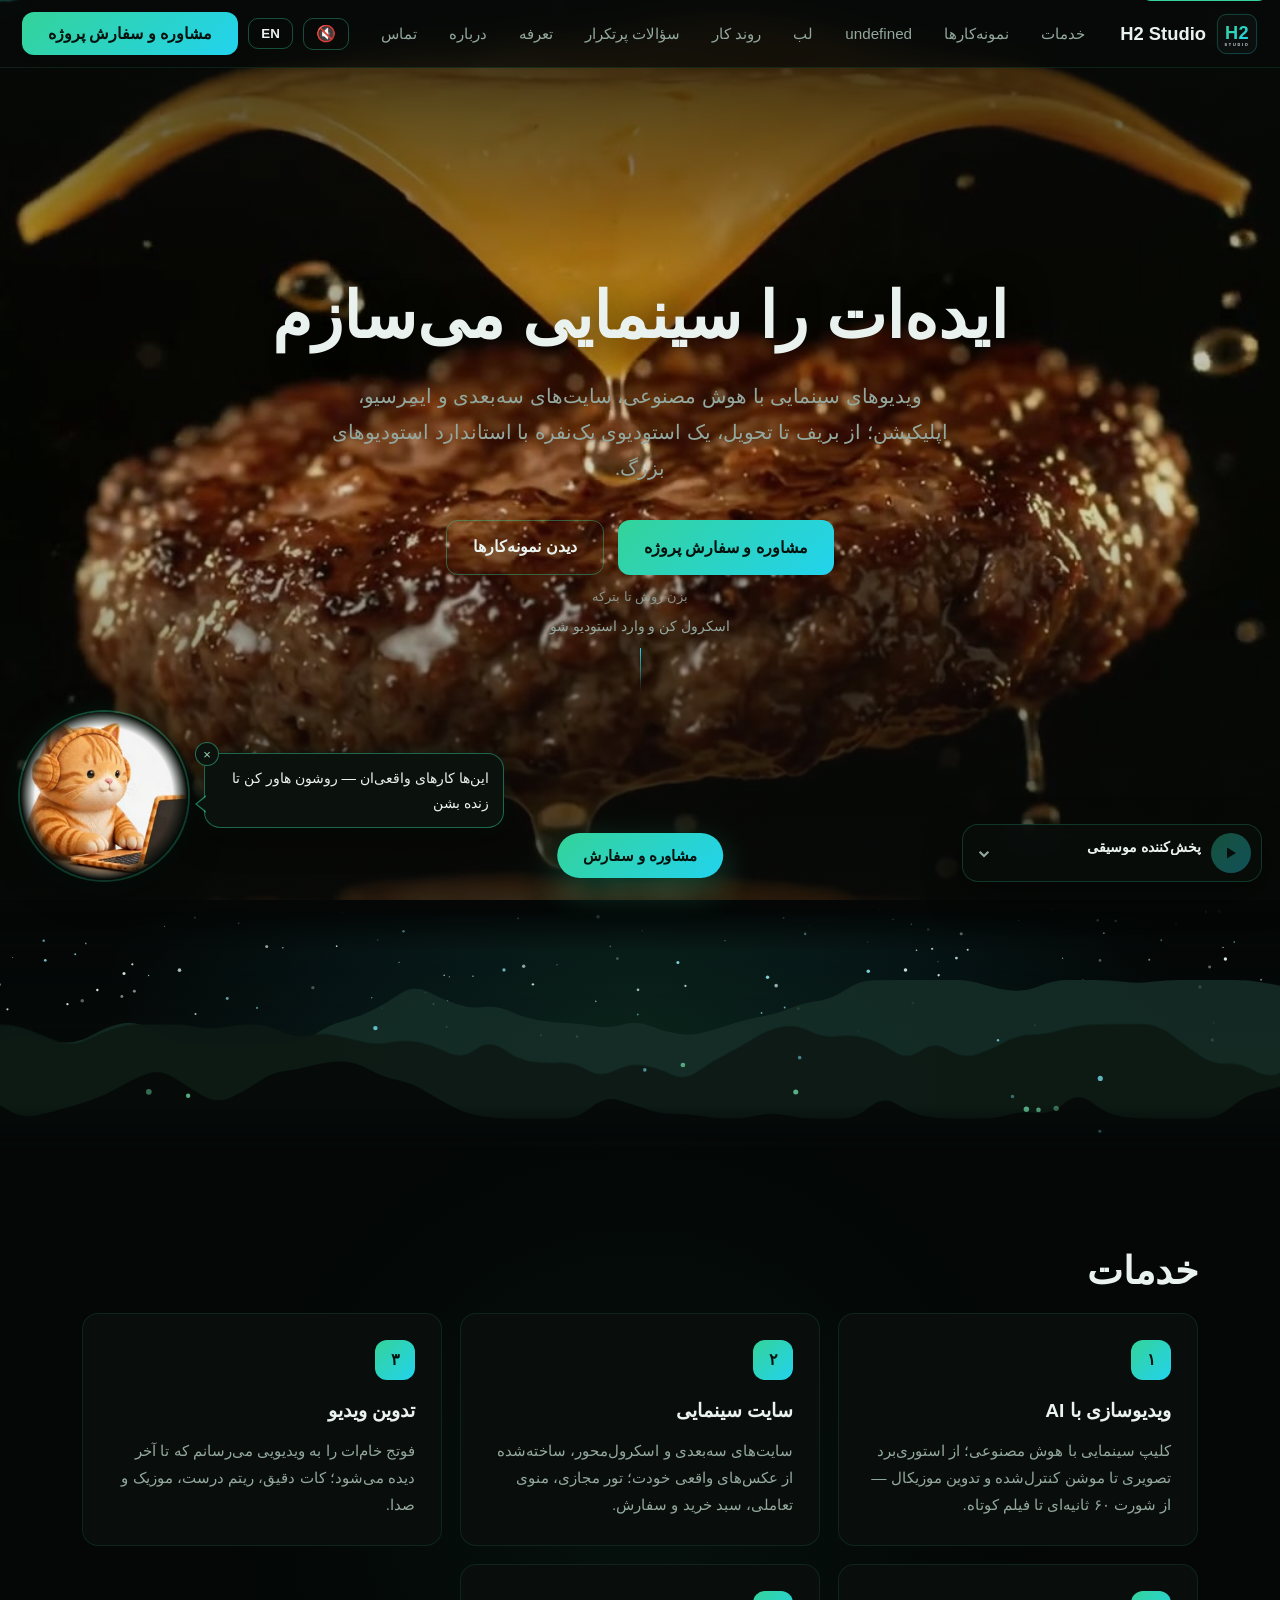
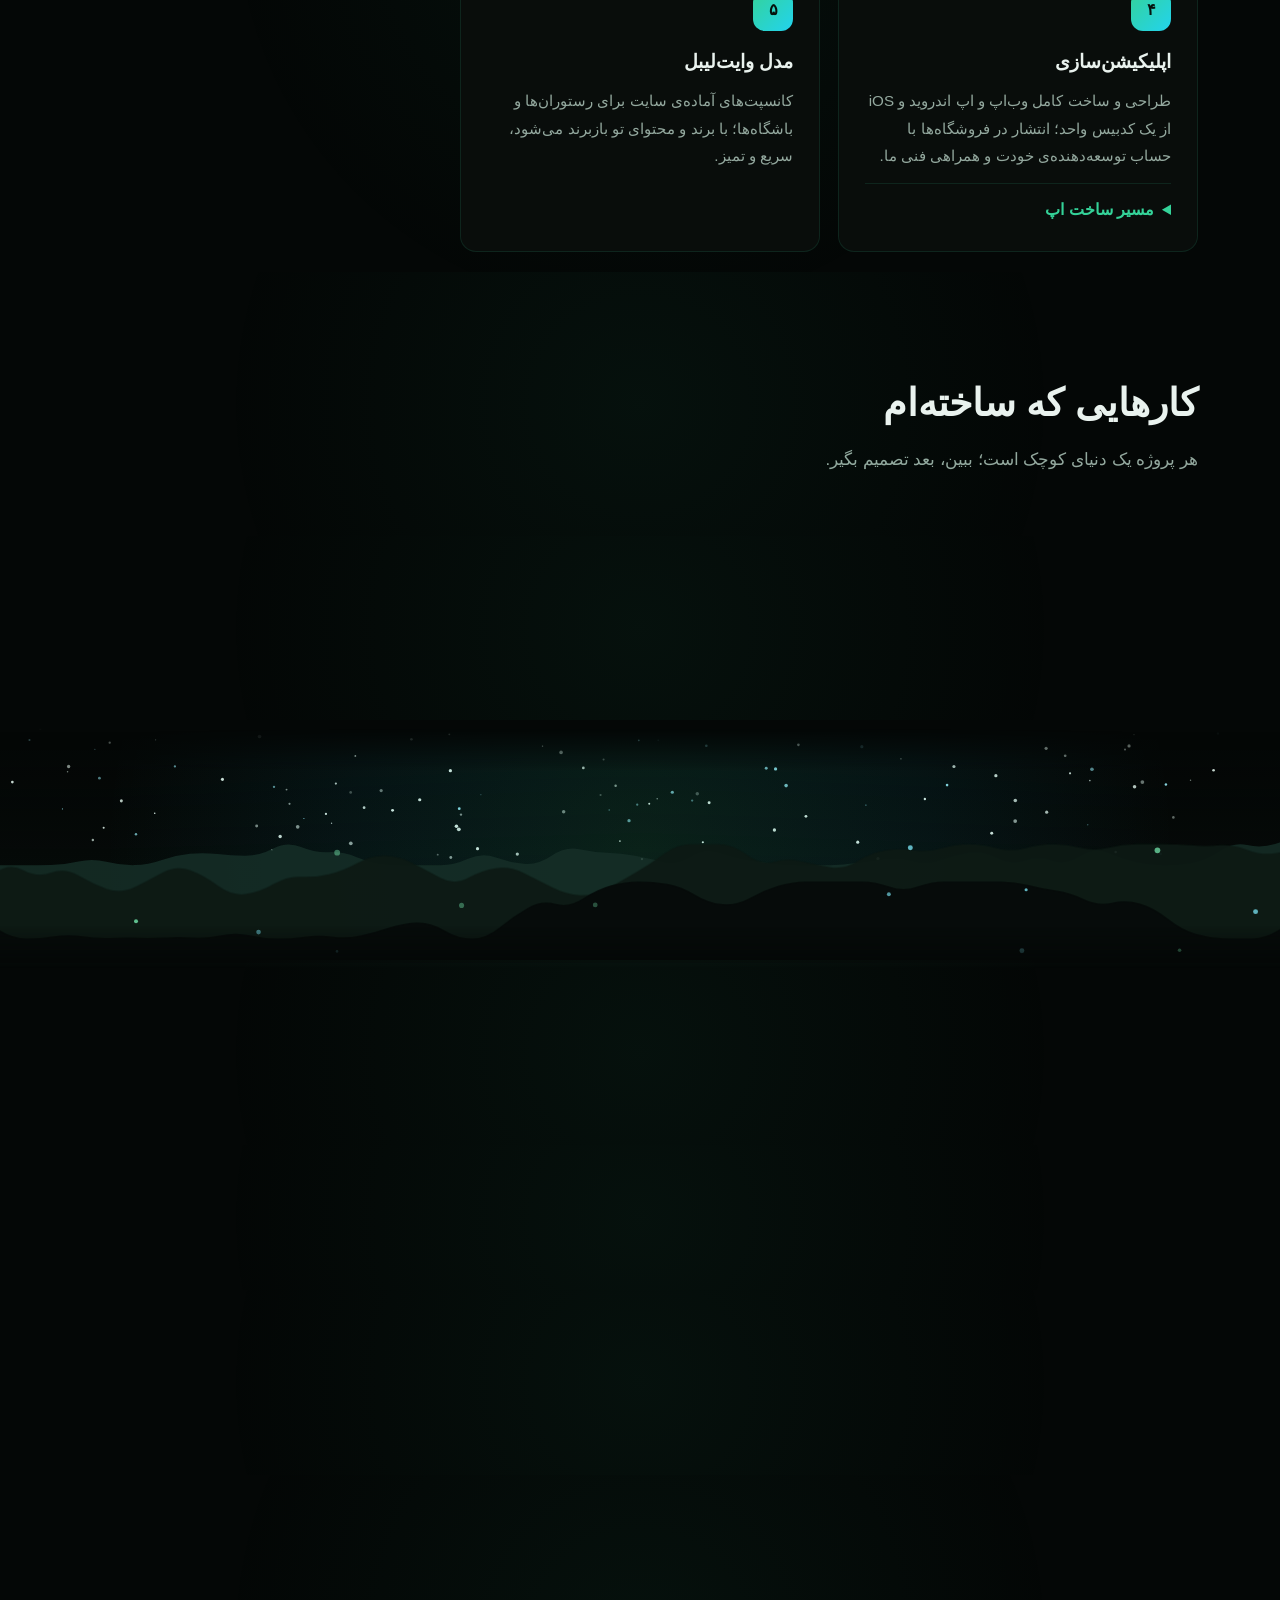
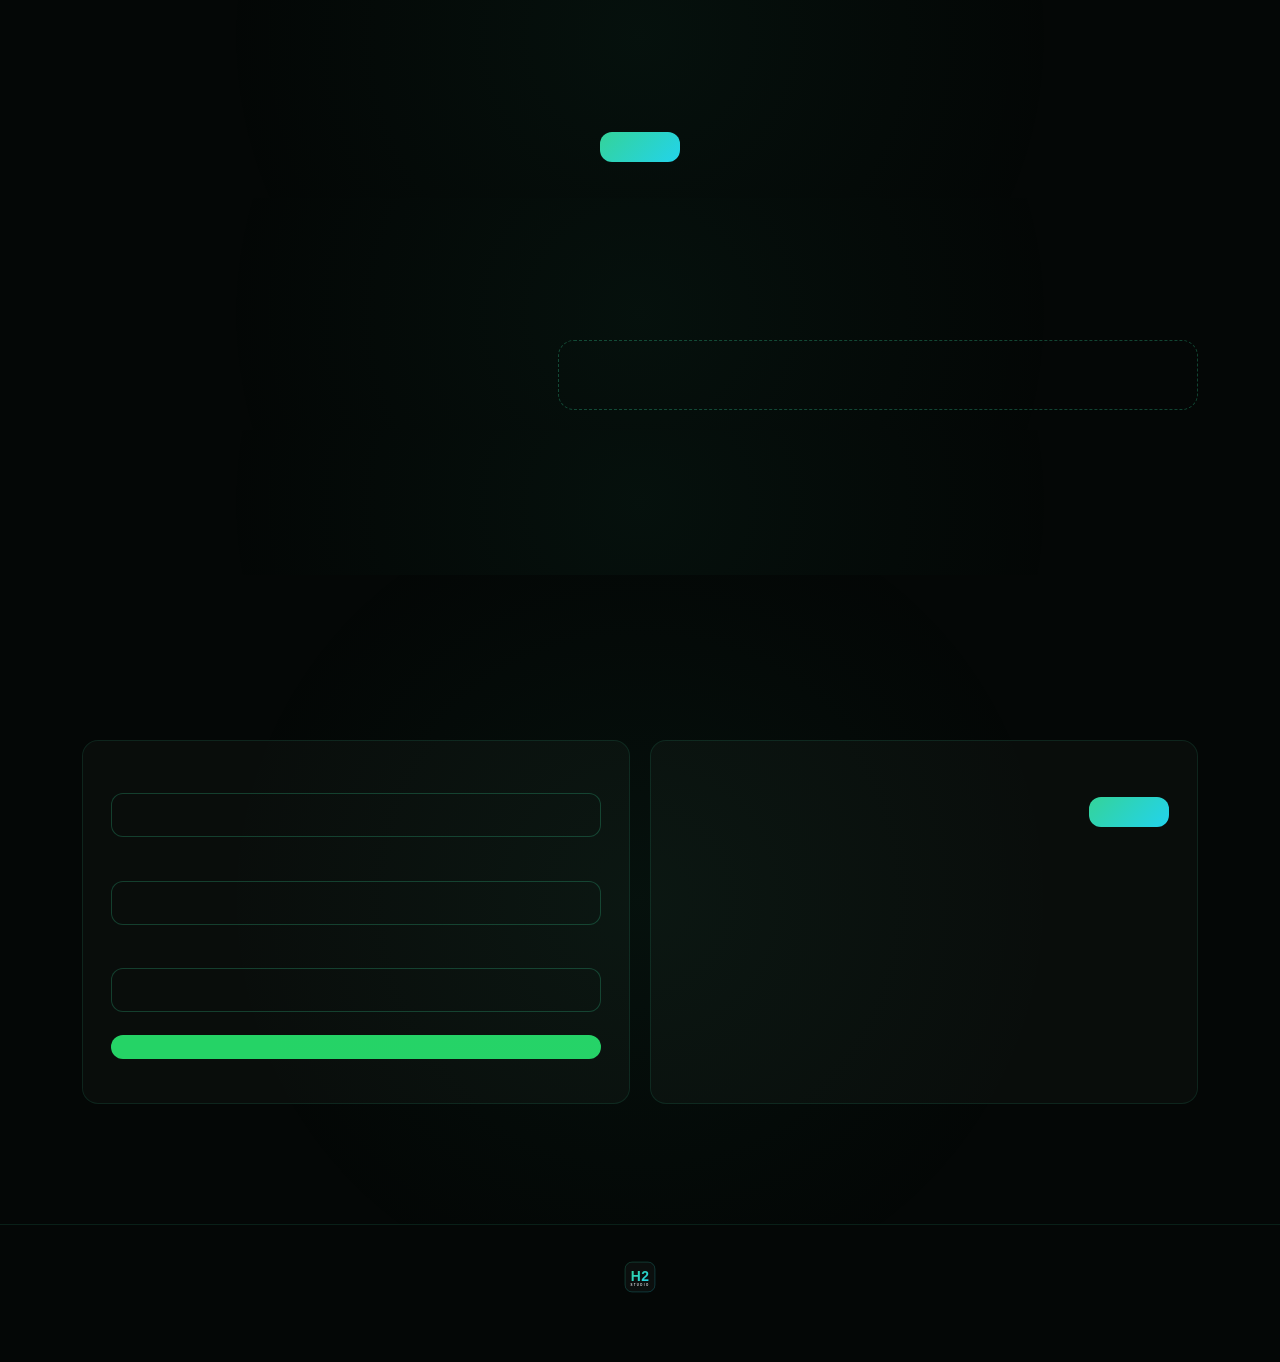
==== commit 9a65b8f0: "Update v2 preview: video sound fix + videos showcase" ====
--- a/preview/index.html
+++ b/preview/index.html
@@ -75,6 +75,12 @@
     <div class="portfolio-grid" id="portfolioGrid"></div>
   </section>
 
+  <section class="section" id="videos">
+    <h2 class="section-title" id="videosTitle"></h2>
+    <p class="section-sub" id="videosSub"></p>
+    <div class="videos-grid" id="videosGrid"></div>
+  </section>
+
   <div class="divider-scene" data-scene aria-hidden="true"><canvas></canvas></div>
 
   <section class="section" id="lab">
@@ -170,6 +176,17 @@
 
 <button class="sticky-cta" id="stickyCta" data-wizard-open></button>
 
+<div class="lightbox-overlay" id="lightbox" hidden>
+  <div class="lightbox" role="dialog" aria-modal="true" aria-labelledby="lightboxTitle">
+    <div class="lightbox-head">
+      <h3 id="lightboxTitle"></h3>
+      <button class="lightbox-close" id="lightboxClose">×</button>
+    </div>
+    <video id="lightboxVideo" controls playsinline preload="metadata"></video>
+    <p class="lightbox-desc" id="lightboxDesc"></p>
+  </div>
+</div>
+
 <div class="wizard-overlay" id="wizard" hidden>
   <div class="wizard" role="dialog" aria-modal="true" aria-labelledby="wizardTitle">
     <div class="wizard-head">
--- a/preview/styles.css
+++ b/preview/styles.css
@@ -631,3 +631,73 @@
 @media (max-width: 760px) {
   .music-player { bottom: 14px; right: 12px; }
 }
+
+/* ============ Videos showcase + sound lightbox ============ */
+.videos-grid { display: grid; grid-template-columns: repeat(auto-fit, minmax(300px, 1fr)); gap: 20px; }
+.video-card {
+  background: var(--surface); border: 1px solid rgba(52, 211, 153, 0.12);
+  border-radius: var(--radius); overflow: hidden;
+  transition: border-color .2s, box-shadow .25s;
+}
+.video-card:hover { border-color: rgba(34, 211, 238, 0.4); box-shadow: 0 18px 50px rgba(0, 0, 0, 0.5); }
+.video-media { position: relative; aspect-ratio: 16 / 9; background: #000; overflow: hidden; cursor: pointer; }
+.video-media img { width: 100%; height: 100%; object-fit: cover; display: block; }
+.video-media:focus-visible { outline: 2px solid var(--cyan); outline-offset: 2px; }
+.play-btn {
+  position: absolute; inset: 0; margin: auto; width: 64px; height: 64px; border-radius: 50%;
+  background: rgba(7, 10, 9, 0.6); border: 1px solid rgba(52, 211, 153, 0.5);
+  display: flex; align-items: center; justify-content: center;
+  transition: transform .2s, background .2s; pointer-events: none;
+}
+.play-btn i {
+  width: 0; height: 0; margin-inline-start: 4px;
+  border-left: 18px solid var(--emerald); /* play always points right (media direction) */
+  border-top: 12px solid transparent; border-bottom: 12px solid transparent;
+}
+.video-media:hover .play-btn, .video-media:focus-visible .play-btn { transform: scale(1.12); background: rgba(7, 10, 9, 0.85); }
+.duration-badge {
+  position: absolute; bottom: 10px; inset-inline-end: 10px;
+  background: rgba(7, 10, 9, 0.78); color: var(--text);
+  font-size: .75rem; padding: 4px 10px; border-radius: 8px; backdrop-filter: blur(6px);
+}
+.sound-badge {
+  position: absolute; top: 10px; inset-inline-start: 10px;
+  background: rgba(52, 211, 153, 0.14); color: var(--emerald);
+  border: 1px solid rgba(52, 211, 153, 0.45);
+  font-size: .72rem; font-weight: 700; padding: 4px 10px; border-radius: 8px; backdrop-filter: blur(6px);
+}
+.video-cap { padding: 16px 20px 20px; }
+.video-cap h3 { margin: 0 0 6px; font-size: 1.1rem; }
+.video-cap p { margin: 0; color: var(--muted); font-size: .92rem; }
+.portfolio-media { cursor: pointer; }
+.portfolio-media:focus-visible { outline: 2px solid var(--cyan); outline-offset: 2px; }
+
+/* lightbox */
+.lightbox-overlay {
+  position: fixed; inset: 0; z-index: 300;
+  background: rgba(2, 4, 3, 0.88); backdrop-filter: blur(8px);
+  display: flex; align-items: center; justify-content: center; padding: 20px;
+}
+.lightbox-overlay[hidden] { display: none; }
+.lightbox {
+  width: min(960px, 100%); background: var(--surface2);
+  border: 1px solid rgba(52, 211, 153, 0.25); border-radius: var(--radius);
+  padding: 18px; box-shadow: 0 30px 80px rgba(0, 0, 0, 0.6);
+}
+.lightbox-head { display: flex; align-items: center; justify-content: space-between; gap: 12px; margin-bottom: 12px; }
+.lightbox-head h3 { margin: 0; font-size: 1.1rem; }
+.lightbox-close {
+  width: 40px; height: 40px; border-radius: 50%; flex: none;
+  border: 1px solid rgba(52, 211, 153, 0.4); background: transparent;
+  color: var(--text); font-size: 1.4rem; line-height: 1; cursor: pointer;
+}
+.lightbox-close:hover { background: rgba(52, 211, 153, 0.15); }
+.lightbox video { width: 100%; aspect-ratio: 16 / 9; background: #000; border-radius: 10px; display: block; }
+.lightbox-desc { margin: 12px 0 0; color: var(--muted); font-size: .92rem; }
+@media (max-width: 760px) {
+  .lightbox-overlay { padding: 10px; align-items: flex-start; padding-top: 8vh; }
+  .lightbox { padding: 10px; }
+}
+@media (prefers-reduced-motion: reduce) {
+  .play-btn { transition: none; }
+}
